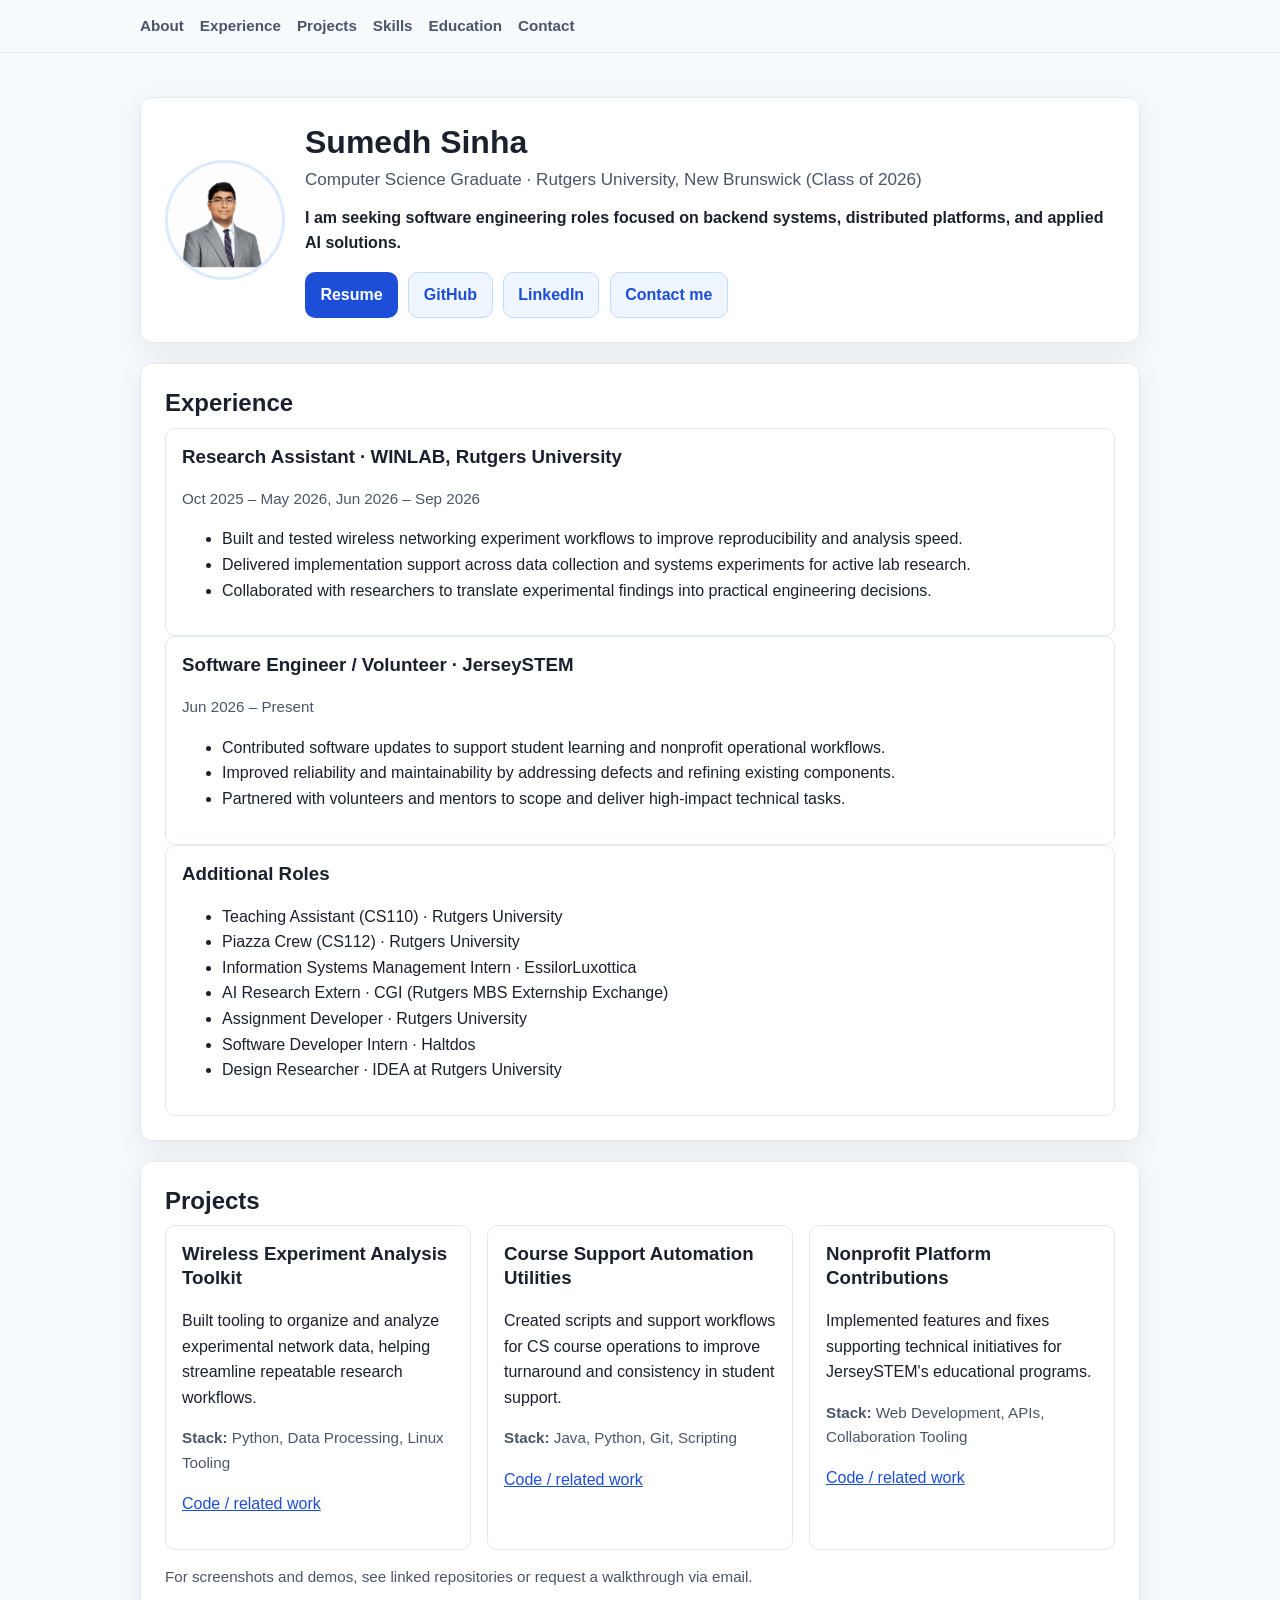
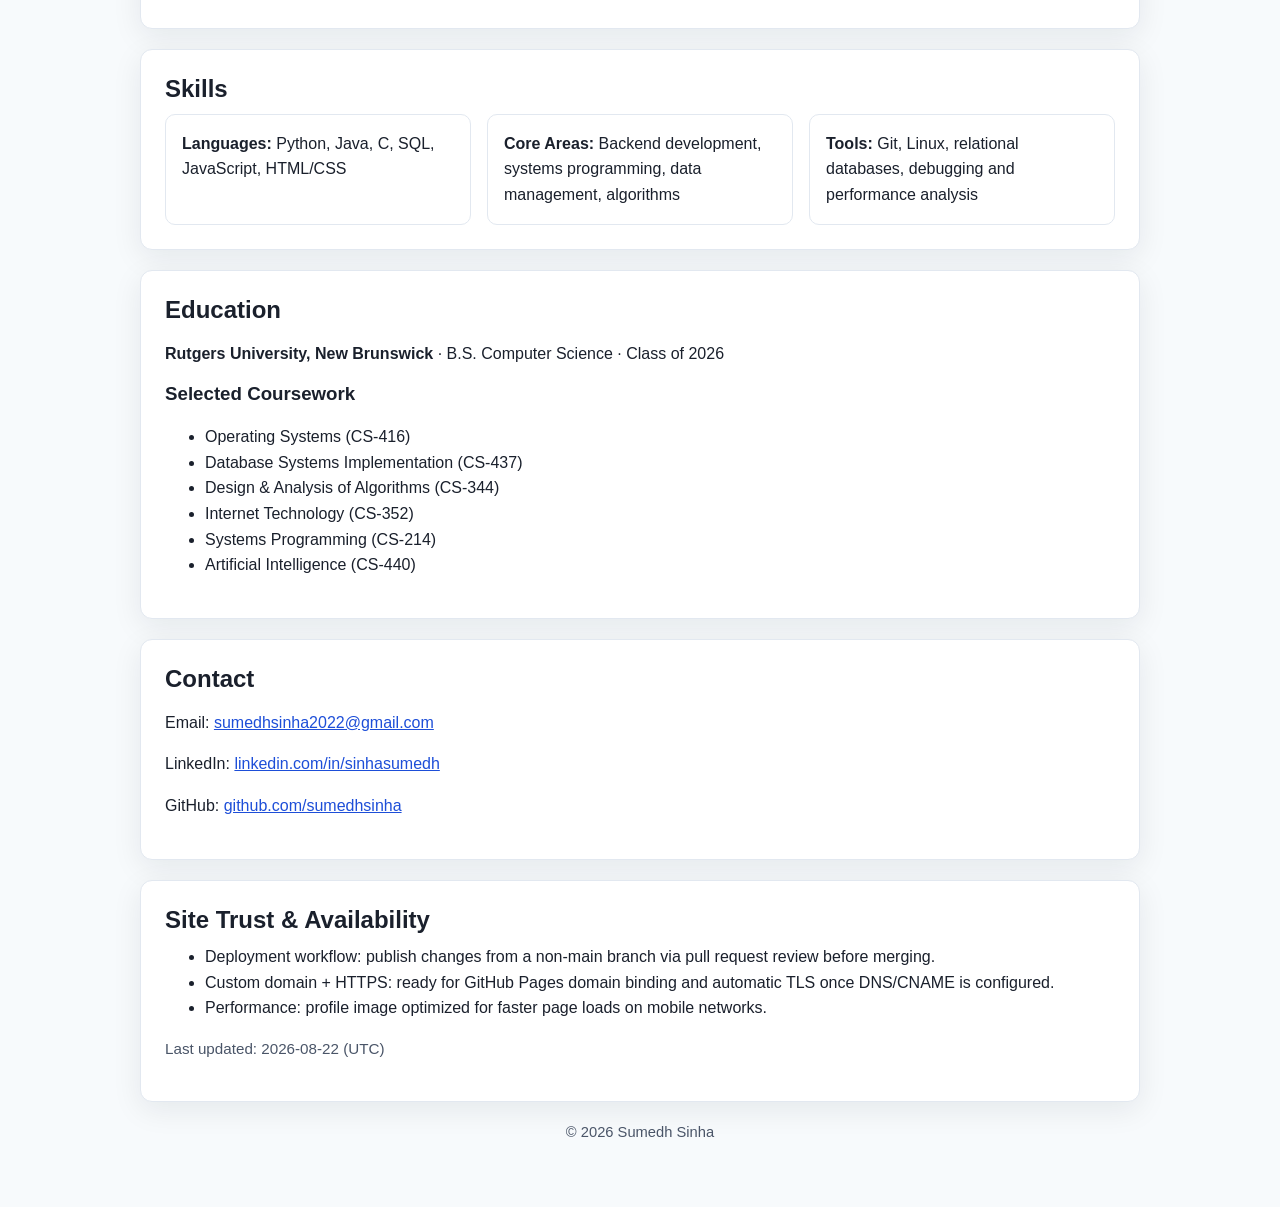
==== index.html @ 45d5d71a "Redesign personal site layout and styling Co-authored-by: sumedhsinha <86560122+sumedhsinha@users.no" ====
<!DOCTYPE html>
<html lang="en">
<head>
  <meta charset="UTF-8">
  <meta name="viewport" content="width=device-width, initial-scale=1">
  <title>Sumedh Sinha | Software Engineer & CS Graduate</title>
  <meta name="description" content="Sumedh Sinha is a computer science graduate focused on software engineering, systems, and applied AI. Explore experience, projects, and contact details.">
  <meta property="og:title" content="Sumedh Sinha | Software Engineer & CS Graduate">
  <meta property="og:description" content="Portfolio of Sumedh Sinha: experience, projects, skills, and contact information.">
  <meta property="og:type" content="website">
  <meta property="og:url" content="https://sumedhsinha.github.io/">
  <meta property="og:image" content="https://sumedhsinha.github.io/files/cropped_pic.png">
  <link rel="icon" type="image/png" href="/files/cropped_pic.png">
  <style>
    :root {
      --bg: #f7fafc;
      --surface: #ffffff;
      --text: #1a202c;
      --muted: #4a5568;
      --accent: #1d4ed8;
      --accent-strong: #1e40af;
      --border: #e2e8f0;
      --shadow: 0 8px 30px rgba(15, 23, 42, 0.08);
      --radius: 12px;
    }

    * { box-sizing: border-box; }

    body {
      margin: 0;
      font-family: Inter, -apple-system, BlinkMacSystemFont, "Segoe UI", Roboto, sans-serif;
      background: var(--bg);
      color: var(--text);
      line-height: 1.6;
    }

    a { color: var(--accent); }
    a:hover { color: var(--accent-strong); }

    .container {
      width: min(1000px, 92vw);
      margin: 0 auto;
      padding: 1.5rem 0 3rem;
    }

    .nav {
      position: sticky;
      top: 0;
      z-index: 10;
      background: rgba(247, 250, 252, 0.95);
      backdrop-filter: blur(8px);
      border-bottom: 1px solid var(--border);
    }

    .nav-inner {
      width: min(1000px, 92vw);
      margin: 0 auto;
      display: flex;
      gap: 1rem;
      flex-wrap: wrap;
      padding: 0.85rem 0;
    }

    .nav a {
      text-decoration: none;
      color: var(--muted);
      font-weight: 600;
      font-size: 0.95rem;
    }

    .hero,
    section {
      background: var(--surface);
      border: 1px solid var(--border);
      box-shadow: var(--shadow);
      border-radius: var(--radius);
      padding: 1.5rem;
      margin-top: 1.25rem;
    }

    .hero {
      display: grid;
      grid-template-columns: 120px 1fr;
      gap: 1.25rem;
      align-items: center;
    }

    .hero img {
      width: 120px;
      height: 120px;
      object-fit: cover;
      border-radius: 999px;
      border: 3px solid #dbeafe;
    }

    h1, h2, h3 { line-height: 1.25; margin-top: 0; }
    h1 { margin-bottom: 0.25rem; }
    h2 { margin-bottom: 0.6rem; }

    .subtitle {
      margin: 0;
      font-size: 1.07rem;
      color: var(--muted);
    }

    .value-prop {
      margin: 0.75rem 0 0;
      font-weight: 600;
    }

    .cta-row {
      display: flex;
      flex-wrap: wrap;
      gap: 0.65rem;
      margin-top: 1rem;
    }

    .btn {
      display: inline-block;
      text-decoration: none;
      padding: 0.58rem 0.9rem;
      border-radius: 10px;
      border: 1px solid transparent;
      font-weight: 600;
    }

    .btn.primary {
      color: #fff;
      background: var(--accent);
    }

    .btn.primary:hover,
    .btn.primary:focus-visible { background: var(--accent-strong); }

    .btn.secondary {
      color: var(--accent);
      background: #eff6ff;
      border-color: #bfdbfe;
    }

    .btn:focus-visible,
    .nav a:focus-visible,
    a:focus-visible {
      outline: 3px solid #93c5fd;
      outline-offset: 2px;
      border-radius: 6px;
    }

    .grid {
      display: grid;
      gap: 1rem;
      grid-template-columns: repeat(auto-fit, minmax(240px, 1fr));
    }

    .card {
      border: 1px solid var(--border);
      border-radius: 10px;
      padding: 1rem;
      background: #fff;
    }

    .meta {
      color: var(--muted);
      font-size: 0.95rem;
    }

    ul { margin-top: 0.5rem; }
    footer {
      text-align: center;
      color: var(--muted);
      font-size: 0.92rem;
      margin-top: 1.2rem;
    }

    @media (max-width: 700px) {
      .hero { grid-template-columns: 1fr; text-align: center; }
      .hero img { margin: 0 auto; }
      .cta-row { justify-content: center; }
    }
  </style>
  <script defer data-domain="sumedhsinha.github.io" src="https://plausible.io/js/script.file-downloads.outbound-links.js"></script>
</head>
<body>
  <nav class="nav" aria-label="Primary">
    <div class="nav-inner">
      <a href="#about">About</a>
      <a href="#experience">Experience</a>
      <a href="#projects">Projects</a>
      <a href="#skills">Skills</a>
      <a href="#education">Education</a>
      <a href="#contact">Contact</a>
    </div>
  </nav>

  <main class="container">
    <header class="hero" id="about">
      <img src="/files/cropped_pic.png" alt="Portrait of Sumedh Sinha" width="120" height="120" loading="eager">
      <div>
        <h1>Sumedh Sinha</h1>
        <p class="subtitle">Computer Science Graduate · Rutgers University, New Brunswick (Class of 2026)</p>
        <p class="value-prop">I am seeking software engineering roles focused on backend systems, distributed platforms, and applied AI solutions.</p>
        <div class="cta-row" role="group" aria-label="Primary links">
          <a class="btn primary" href="/files/Sumedh_Sinha_resume.pdf" target="_blank" rel="noopener">Resume</a>
          <a class="btn secondary" href="https://github.com/sumedhsinha" target="_blank" rel="noopener">GitHub</a>
          <a class="btn secondary" href="https://www.linkedin.com/in/sinhasumedh/" target="_blank" rel="noopener">LinkedIn</a>
          <a class="btn secondary" href="mailto:sumedhsinha2022@gmail.com">Contact me</a>
        </div>
      </div>
    </header>

    <section id="experience" aria-labelledby="experience-heading">
      <h2 id="experience-heading">Experience</h2>
      <article class="card">
        <h3>Research Assistant · WINLAB, Rutgers University</h3>
        <p class="meta">Oct 2025 – May 2026, Jun 2026 – Sep 2026</p>
        <ul>
          <li>Built and tested wireless networking experiment workflows to improve reproducibility and analysis speed.</li>
          <li>Delivered implementation support across data collection and systems experiments for active lab research.</li>
          <li>Collaborated with researchers to translate experimental findings into practical engineering decisions.</li>
        </ul>
      </article>
      <article class="card">
        <h3>Software Engineer / Volunteer · JerseySTEM</h3>
        <p class="meta">Jun 2026 – Present</p>
        <ul>
          <li>Contributed software updates to support student learning and nonprofit operational workflows.</li>
          <li>Improved reliability and maintainability by addressing defects and refining existing components.</li>
          <li>Partnered with volunteers and mentors to scope and deliver high-impact technical tasks.</li>
        </ul>
      </article>
      <article class="card">
        <h3>Additional Roles</h3>
        <ul>
          <li>Teaching Assistant (CS110) · Rutgers University</li>
          <li>Piazza Crew (CS112) · Rutgers University</li>
          <li>Information Systems Management Intern · EssilorLuxottica</li>
          <li>AI Research Extern · CGI (Rutgers MBS Externship Exchange)</li>
          <li>Assignment Developer · Rutgers University</li>
          <li>Software Developer Intern · Haltdos</li>
          <li>Design Researcher · IDEA at Rutgers University</li>
        </ul>
      </article>
    </section>

    <section id="projects" aria-labelledby="projects-heading">
      <h2 id="projects-heading">Projects</h2>
      <div class="grid">
        <article class="card">
          <h3>Wireless Experiment Analysis Toolkit</h3>
          <p>Built tooling to organize and analyze experimental network data, helping streamline repeatable research workflows.</p>
          <p class="meta"><strong>Stack:</strong> Python, Data Processing, Linux Tooling</p>
          <p><a href="https://github.com/sumedhsinha" target="_blank" rel="noopener">Code / related work</a></p>
        </article>
        <article class="card">
          <h3>Course Support Automation Utilities</h3>
          <p>Created scripts and support workflows for CS course operations to improve turnaround and consistency in student support.</p>
          <p class="meta"><strong>Stack:</strong> Java, Python, Git, Scripting</p>
          <p><a href="https://github.com/sumedhsinha" target="_blank" rel="noopener">Code / related work</a></p>
        </article>
        <article class="card">
          <h3>Nonprofit Platform Contributions</h3>
          <p>Implemented features and fixes supporting technical initiatives for JerseySTEM's educational programs.</p>
          <p class="meta"><strong>Stack:</strong> Web Development, APIs, Collaboration Tooling</p>
          <p><a href="https://github.com/sumedhsinha" target="_blank" rel="noopener">Code / related work</a></p>
        </article>
      </div>
      <p class="meta">For screenshots and demos, see linked repositories or request a walkthrough via email.</p>
    </section>

    <section id="skills" aria-labelledby="skills-heading">
      <h2 id="skills-heading">Skills</h2>
      <div class="grid">
        <div class="card"><strong>Languages:</strong> Python, Java, C, SQL, JavaScript, HTML/CSS</div>
        <div class="card"><strong>Core Areas:</strong> Backend development, systems programming, data management, algorithms</div>
        <div class="card"><strong>Tools:</strong> Git, Linux, relational databases, debugging and performance analysis</div>
      </div>
    </section>

    <section id="education" aria-labelledby="education-heading">
      <h2 id="education-heading">Education</h2>
      <p><strong>Rutgers University, New Brunswick</strong> · B.S. Computer Science · Class of 2026</p>
      <h3>Selected Coursework</h3>
      <ul>
        <li>Operating Systems (CS-416)</li>
        <li>Database Systems Implementation (CS-437)</li>
        <li>Design & Analysis of Algorithms (CS-344)</li>
        <li>Internet Technology (CS-352)</li>
        <li>Systems Programming (CS-214)</li>
        <li>Artificial Intelligence (CS-440)</li>
      </ul>
    </section>

    <section id="contact" aria-labelledby="contact-heading">
      <h2 id="contact-heading">Contact</h2>
      <p>Email: <a href="mailto:sumedhsinha2022@gmail.com">sumedhsinha2022@gmail.com</a></p>
      <p>LinkedIn: <a href="https://www.linkedin.com/in/sinhasumedh/" target="_blank" rel="noopener">linkedin.com/in/sinhasumedh</a></p>
      <p>GitHub: <a href="https://github.com/sumedhsinha" target="_blank" rel="noopener">github.com/sumedhsinha</a></p>
    </section>

    <section aria-labelledby="site-trust-heading">
      <h2 id="site-trust-heading">Site Trust & Availability</h2>
      <ul>
        <li>Deployment workflow: publish changes from a non-main branch via pull request review before merging.</li>
        <li>Custom domain + HTTPS: ready for GitHub Pages domain binding and automatic TLS once DNS/CNAME is configured.</li>
        <li>Performance: profile image optimized for faster page loads on mobile networks.</li>
      </ul>
      <p class="meta">Last updated: 2026-08-22 (UTC)</p>
    </section>

    <footer>
      <p>© 2026 Sumedh Sinha</p>
      <noscript>This site uses privacy-friendly analytics only when JavaScript is enabled.</noscript>
    </footer>
  </main>
</body>
</html>
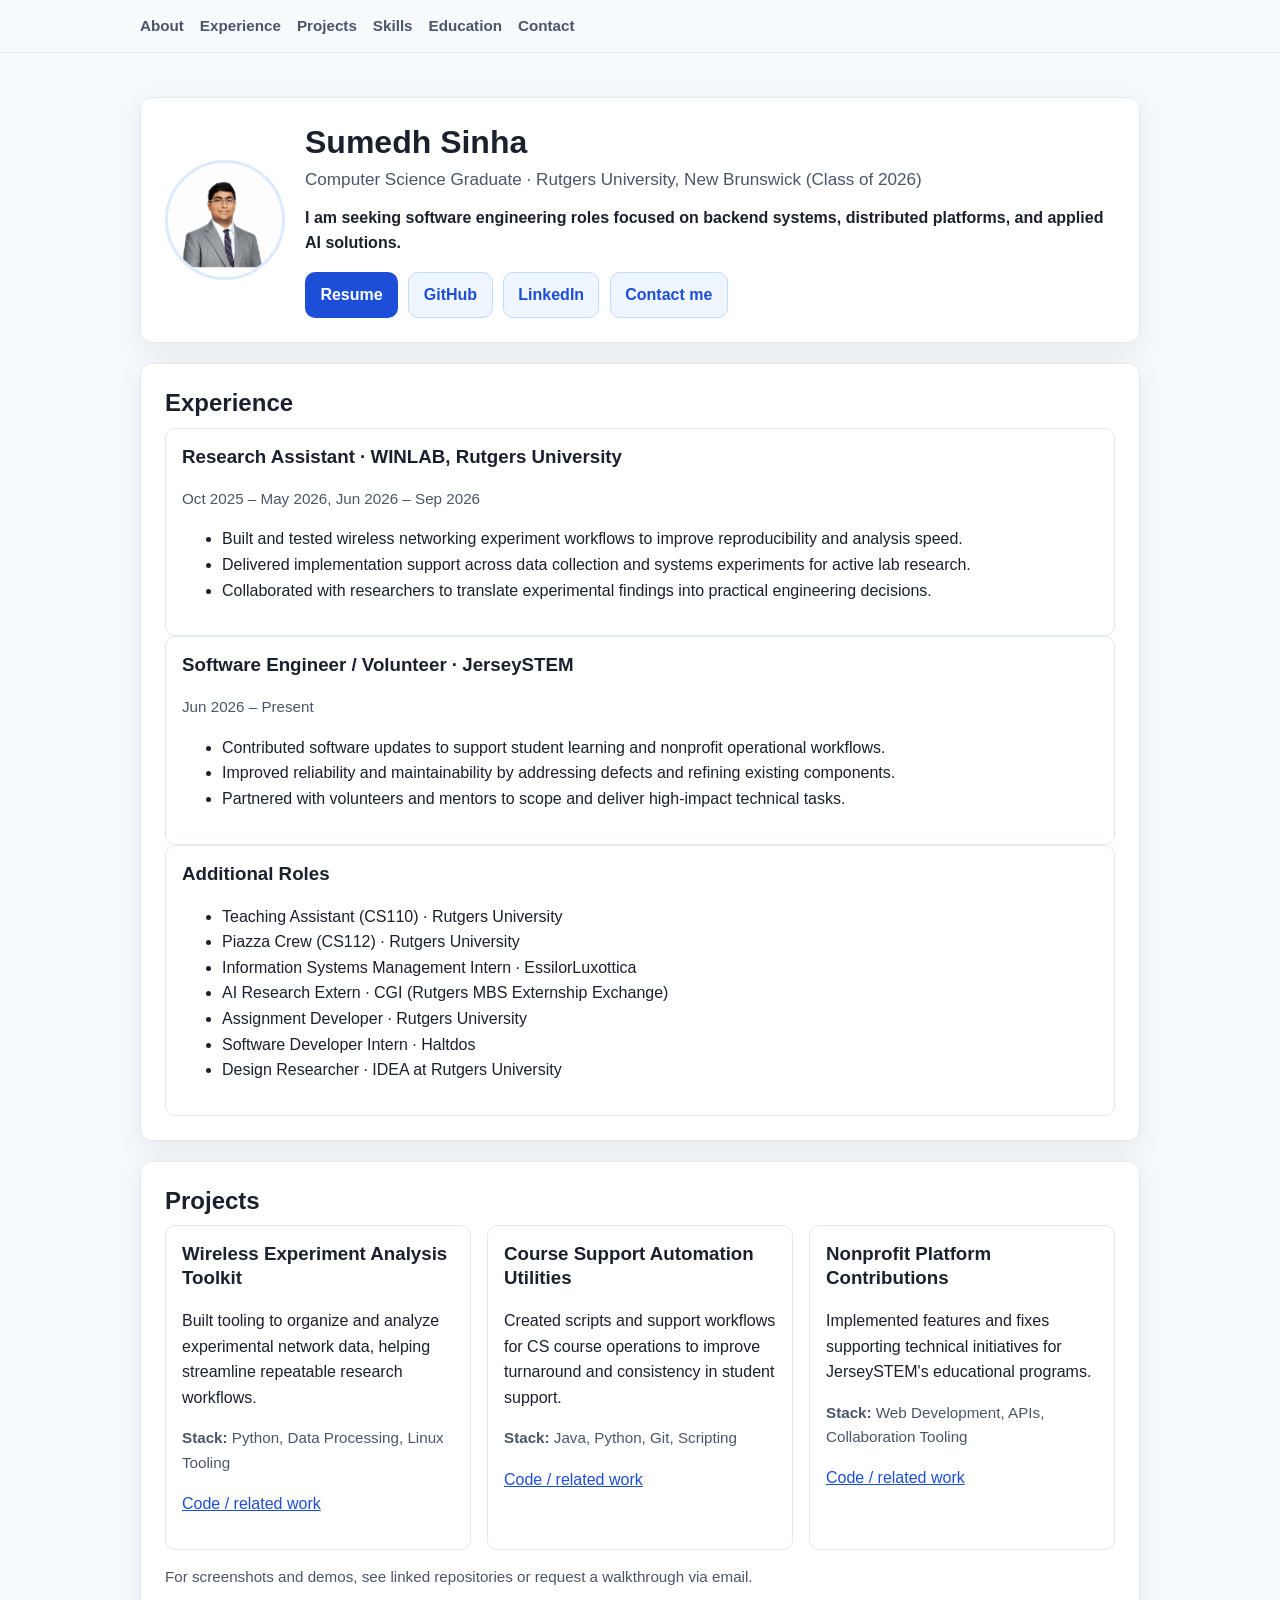
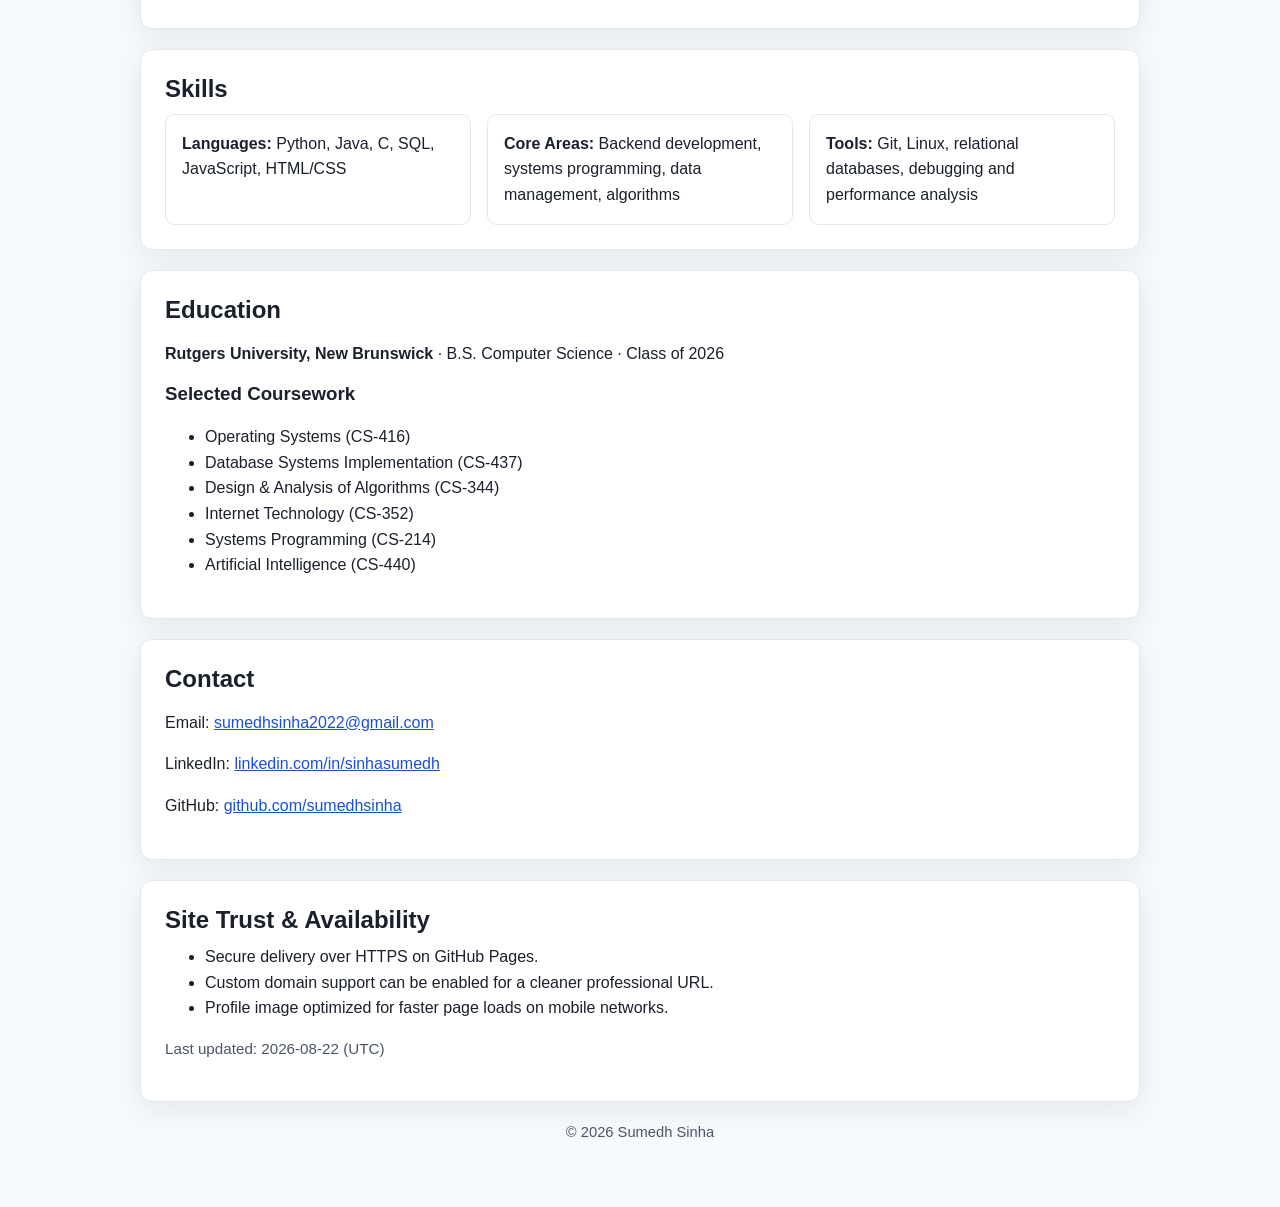
==== commit 53c183d3: "Refine project links and trust section content Co-authored-by: sumedhsinha <86560122+sumedhsinha@use" ====
--- a/index.html
+++ b/index.html
@@ -249,19 +249,19 @@
           <h3>Wireless Experiment Analysis Toolkit</h3>
           <p>Built tooling to organize and analyze experimental network data, helping streamline repeatable research workflows.</p>
           <p class="meta"><strong>Stack:</strong> Python, Data Processing, Linux Tooling</p>
-          <p><a href="https://github.com/sumedhsinha" target="_blank" rel="noopener">Code / related work</a></p>
+          <p><a href="https://github.com/sumedhsinha?tab=repositories&q=wireless&type=&language=&sort=" target="_blank" rel="noopener">Code / related work</a></p>
         </article>
         <article class="card">
           <h3>Course Support Automation Utilities</h3>
           <p>Created scripts and support workflows for CS course operations to improve turnaround and consistency in student support.</p>
           <p class="meta"><strong>Stack:</strong> Java, Python, Git, Scripting</p>
-          <p><a href="https://github.com/sumedhsinha" target="_blank" rel="noopener">Code / related work</a></p>
+          <p><a href="https://github.com/sumedhsinha?tab=repositories&q=course&type=&language=&sort=" target="_blank" rel="noopener">Code / related work</a></p>
         </article>
         <article class="card">
           <h3>Nonprofit Platform Contributions</h3>
           <p>Implemented features and fixes supporting technical initiatives for JerseySTEM's educational programs.</p>
           <p class="meta"><strong>Stack:</strong> Web Development, APIs, Collaboration Tooling</p>
-          <p><a href="https://github.com/sumedhsinha" target="_blank" rel="noopener">Code / related work</a></p>
+          <p><a href="https://github.com/sumedhsinha?tab=repositories&q=stem&type=&language=&sort=" target="_blank" rel="noopener">Code / related work</a></p>
         </article>
       </div>
       <p class="meta">For screenshots and demos, see linked repositories or request a walkthrough via email.</p>
@@ -300,9 +300,9 @@
     <section aria-labelledby="site-trust-heading">
       <h2 id="site-trust-heading">Site Trust & Availability</h2>
       <ul>
-        <li>Deployment workflow: publish changes from a non-main branch via pull request review before merging.</li>
-        <li>Custom domain + HTTPS: ready for GitHub Pages domain binding and automatic TLS once DNS/CNAME is configured.</li>
-        <li>Performance: profile image optimized for faster page loads on mobile networks.</li>
+        <li>Secure delivery over HTTPS on GitHub Pages.</li>
+        <li>Custom domain support can be enabled for a cleaner professional URL.</li>
+        <li>Profile image optimized for faster page loads on mobile networks.</li>
       </ul>
       <p class="meta">Last updated: 2026-08-22 (UTC)</p>
     </section>
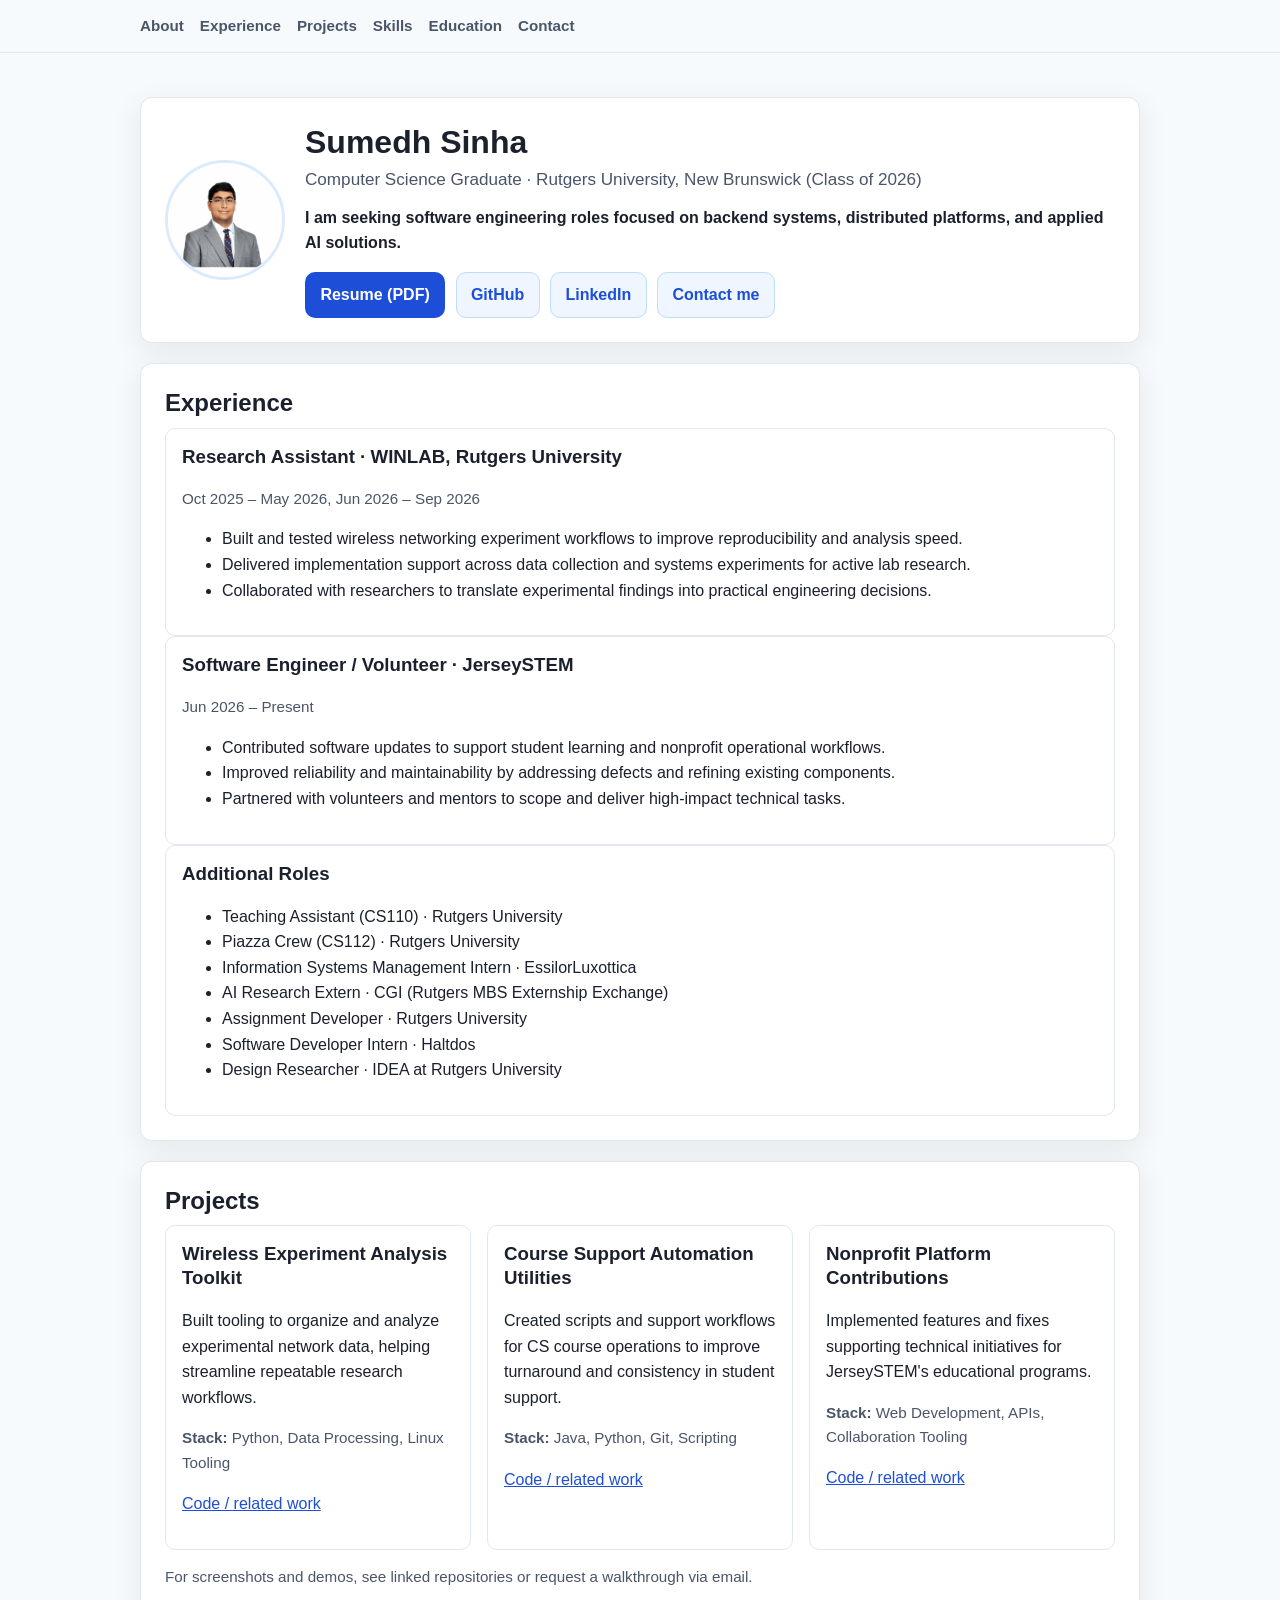
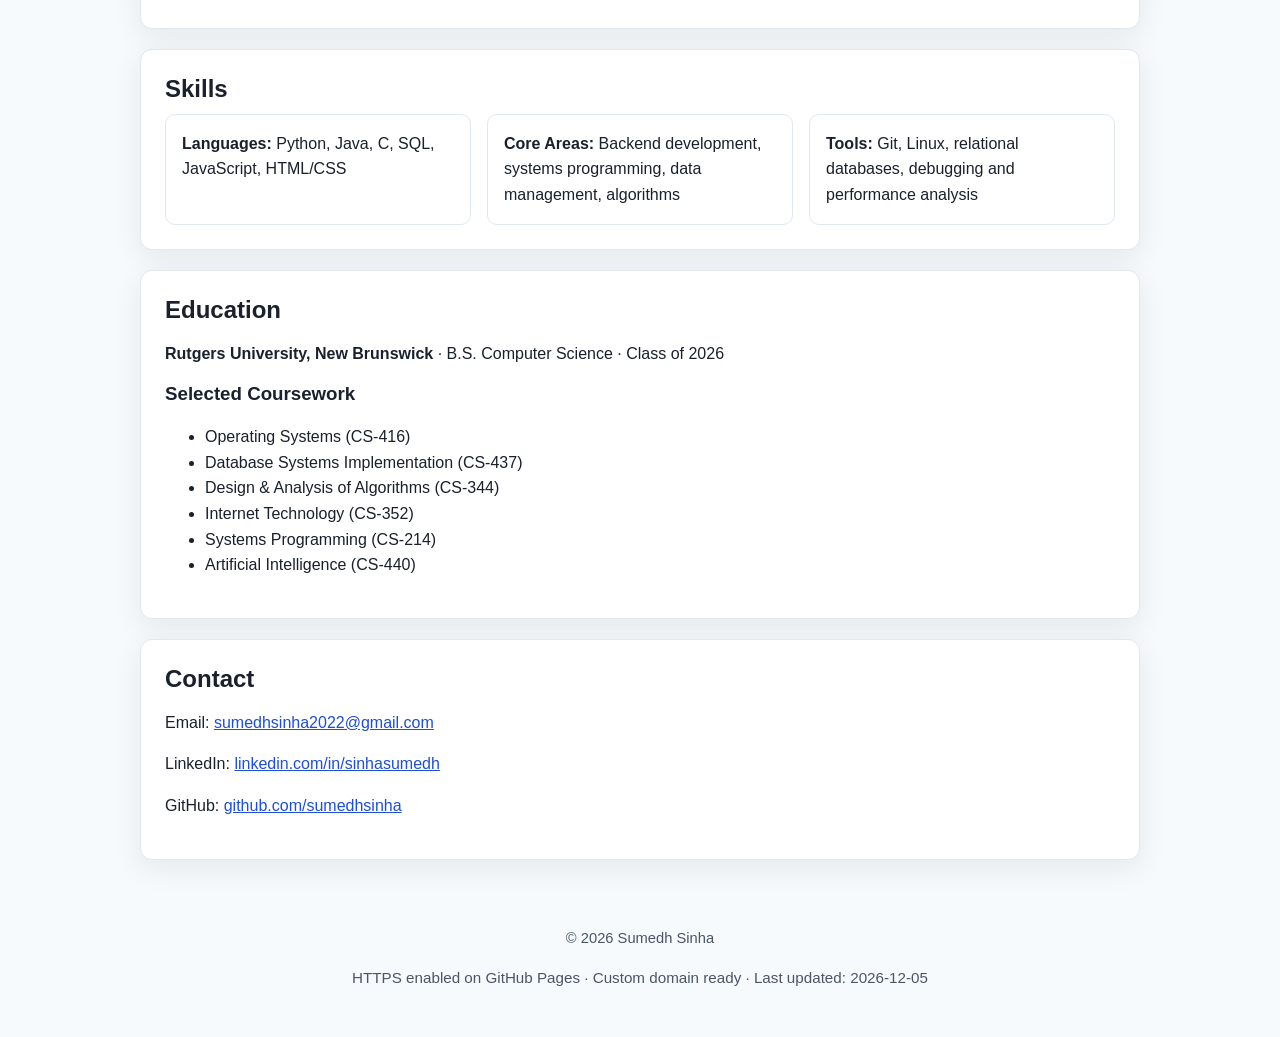
==== commit a19f0230: "Finalize accessibility and footer polish for redesigned site Co-authored-by: sumedhsinha <86560122+s" ====
--- a/index.html
+++ b/index.html
@@ -11,6 +11,7 @@
   <meta property="og:url" content="https://sumedhsinha.github.io/">
   <meta property="og:image" content="https://sumedhsinha.github.io/files/cropped_pic.png">
   <link rel="icon" type="image/png" href="/files/cropped_pic.png">
+  <!-- Optional analytics: self-host Plausible script with SRI and enable when needed. -->
   <style>
     :root {
       --bg: #f7fafc;
@@ -68,6 +69,11 @@
       font-size: 0.95rem;
     }
 
+    .nav a:hover,
+    .nav a:focus-visible {
+      color: var(--accent);
+    }
+
     .hero,
     section {
       background: var(--surface);
@@ -172,13 +178,18 @@
       margin-top: 1.2rem;
     }
 
+    .footer-wrap {
+      width: min(1000px, 92vw);
+      margin: 0 auto;
+      padding: 0 0 2rem;
+    }
+
     @media (max-width: 700px) {
       .hero { grid-template-columns: 1fr; text-align: center; }
       .hero img { margin: 0 auto; }
       .cta-row { justify-content: center; }
     }
   </style>
-  <script defer data-domain="sumedhsinha.github.io" src="https://plausible.io/js/script.file-downloads.outbound-links.js"></script>
 </head>
 <body>
   <nav class="nav" aria-label="Primary">
@@ -199,10 +210,10 @@
         <h1>Sumedh Sinha</h1>
         <p class="subtitle">Computer Science Graduate · Rutgers University, New Brunswick (Class of 2026)</p>
         <p class="value-prop">I am seeking software engineering roles focused on backend systems, distributed platforms, and applied AI solutions.</p>
-        <div class="cta-row" role="group" aria-label="Primary links">
-          <a class="btn primary" href="/files/Sumedh_Sinha_resume.pdf" target="_blank" rel="noopener">Resume</a>
-          <a class="btn secondary" href="https://github.com/sumedhsinha" target="_blank" rel="noopener">GitHub</a>
-          <a class="btn secondary" href="https://www.linkedin.com/in/sinhasumedh/" target="_blank" rel="noopener">LinkedIn</a>
+        <div class="cta-row" aria-label="Primary links">
+          <a class="btn primary" href="/files/Sumedh_Sinha_resume.pdf" target="_blank" rel="noopener" aria-label="Resume (opens PDF in new tab)">Resume (PDF)</a>
+          <a class="btn secondary" href="https://github.com/sumedhsinha" target="_blank" rel="noopener" aria-label="GitHub (opens in new tab)">GitHub</a>
+          <a class="btn secondary" href="https://www.linkedin.com/in/sinhasumedh/" target="_blank" rel="noopener" aria-label="LinkedIn (opens in new tab)">LinkedIn</a>
           <a class="btn secondary" href="mailto:sumedhsinha2022@gmail.com">Contact me</a>
         </div>
       </div>
@@ -297,20 +308,18 @@
       <p>GitHub: <a href="https://github.com/sumedhsinha" target="_blank" rel="noopener">github.com/sumedhsinha</a></p>
     </section>
 
-    <section aria-labelledby="site-trust-heading">
-      <h2 id="site-trust-heading">Site Trust & Availability</h2>
-      <ul>
-        <li>Secure delivery over HTTPS on GitHub Pages.</li>
-        <li>Custom domain support can be enabled for a cleaner professional URL.</li>
-        <li>Profile image optimized for faster page loads on mobile networks.</li>
-      </ul>
-      <p class="meta">Last updated: 2026-08-22 (UTC)</p>
-    </section>
-
-    <footer>
+  </main>
+  <footer>
+    <div class="footer-wrap">
       <p>© 2026 Sumedh Sinha</p>
-      <noscript>This site uses privacy-friendly analytics only when JavaScript is enabled.</noscript>
-    </footer>
-  </main>
+      <p class="meta">HTTPS enabled on GitHub Pages · Custom domain ready · Last updated: <span id="last-updated">recently</span></p>
+    </div>
+  </footer>
+  <script>
+    const updated = new Date(document.lastModified);
+    if (!Number.isNaN(updated.getTime())) {
+      document.getElementById('last-updated').textContent = updated.toISOString().slice(0, 10);
+    }
+  </script>
 </body>
 </html>
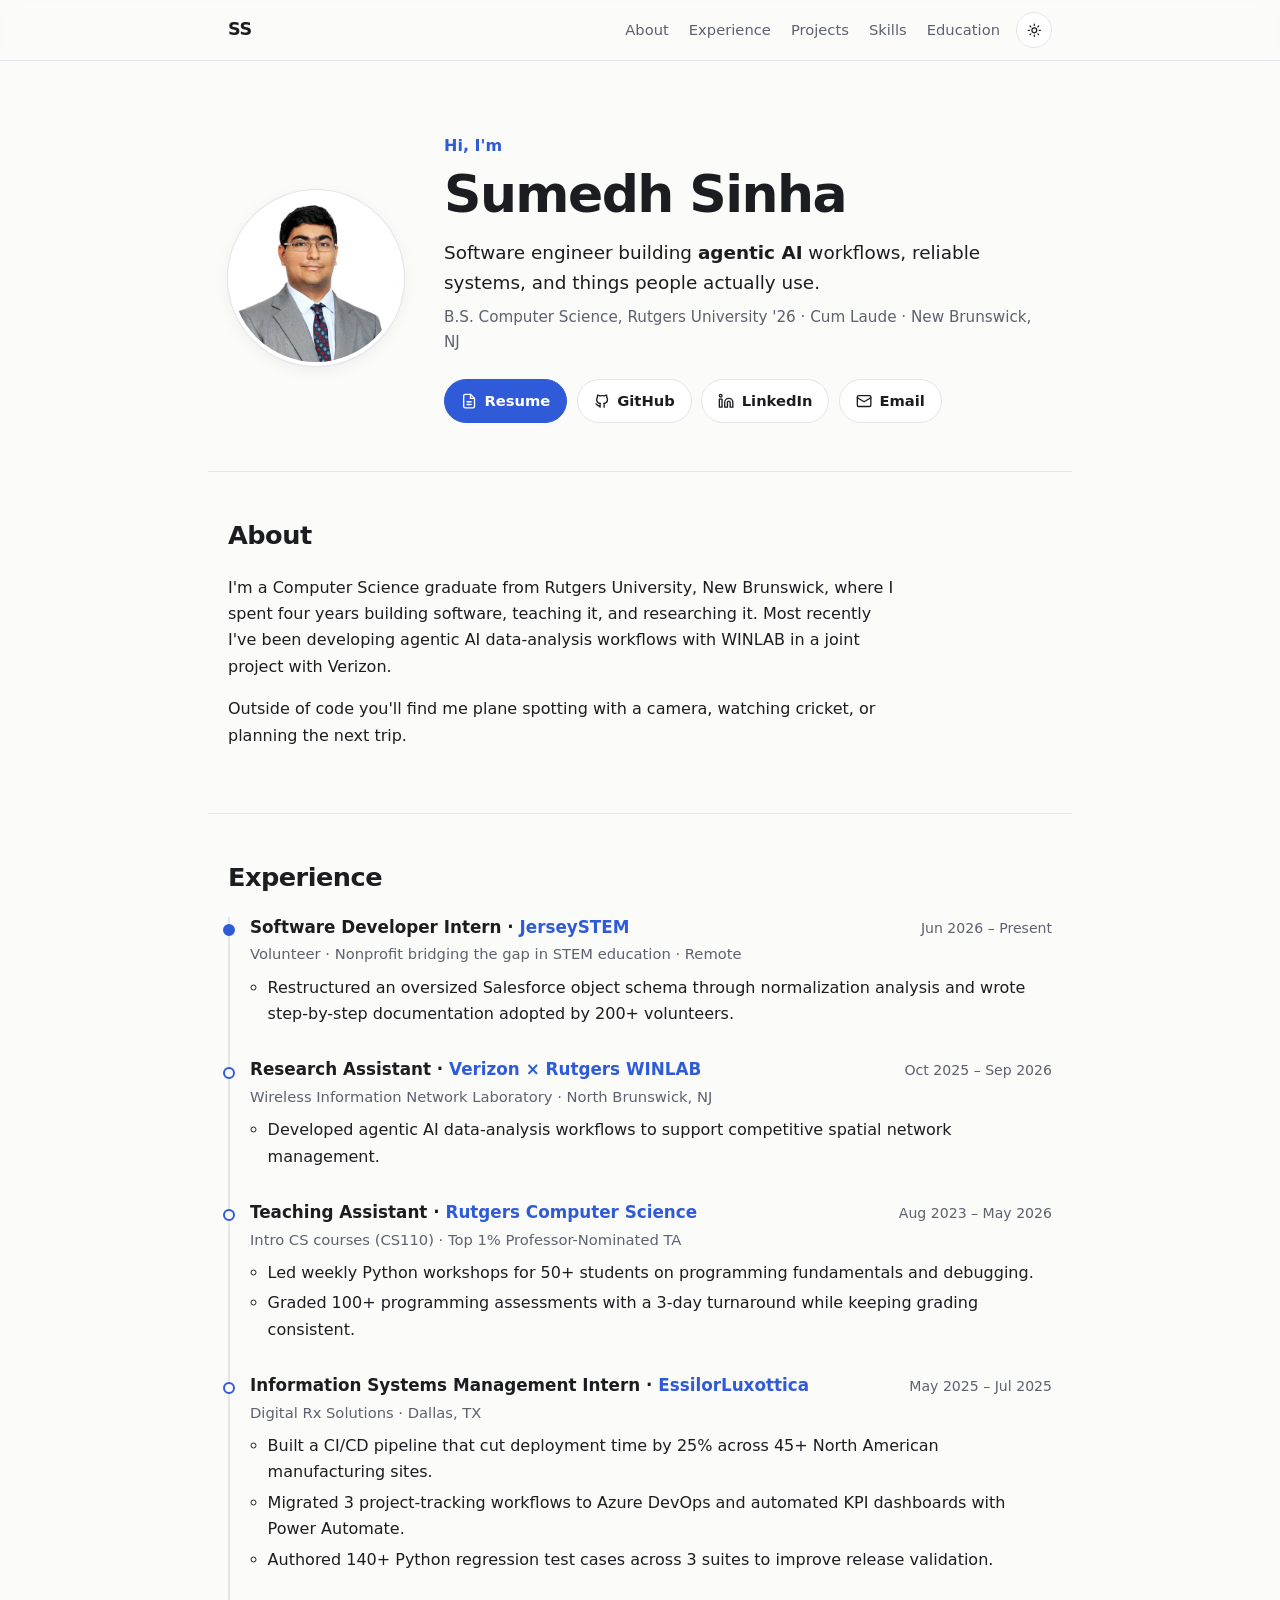
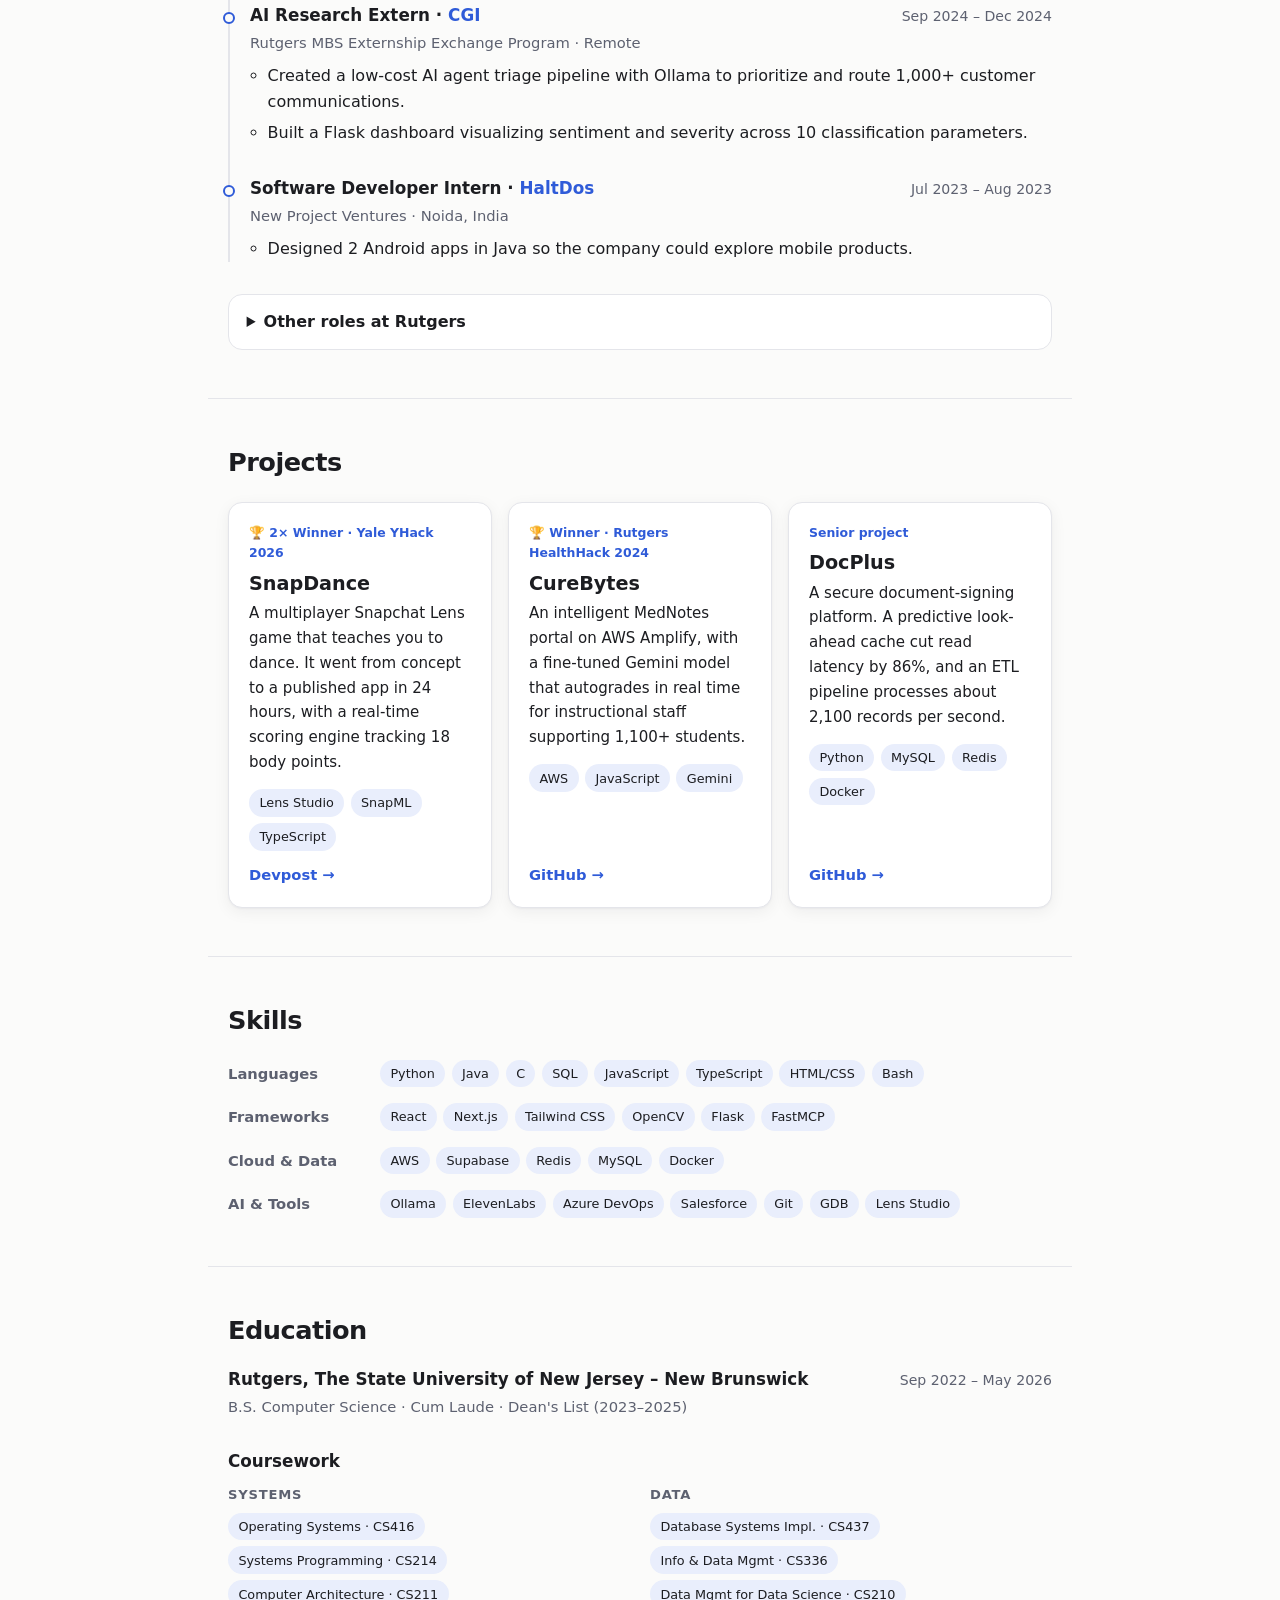
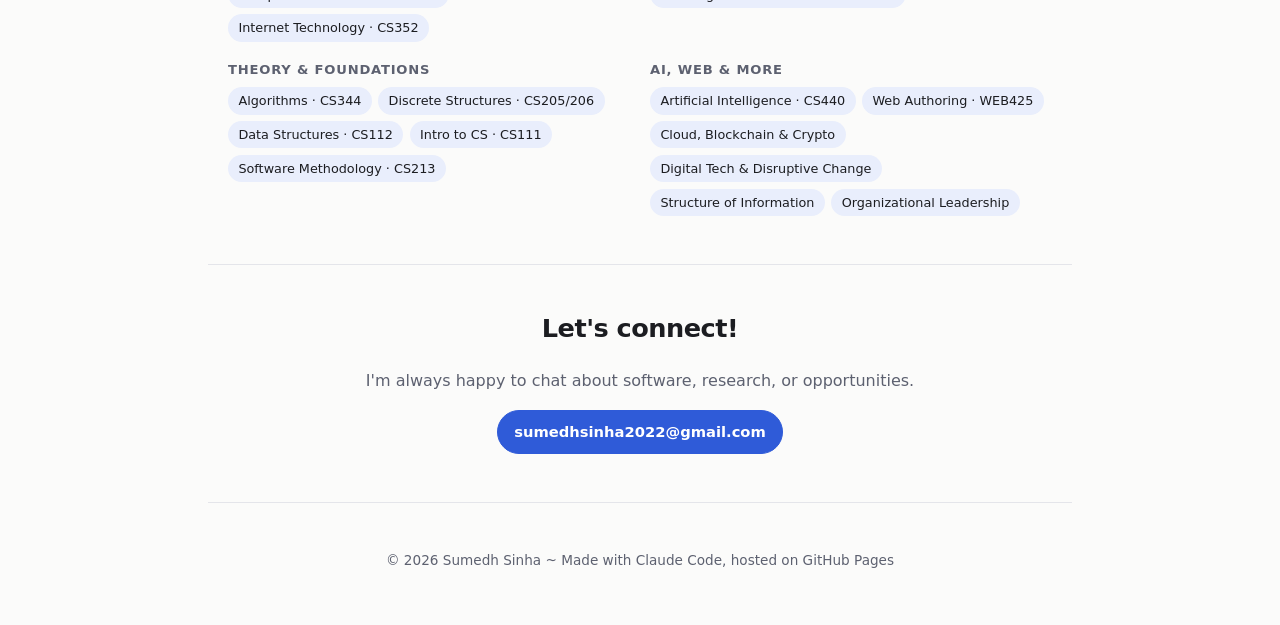
==== commit 98395adb: "Modernize site; keep old page under legacy/ - New root index.html + style.css: nav, experience timel" ====
--- a/index.html
+++ b/index.html
@@ -1,325 +1,278 @@
 <!DOCTYPE html>
 <html lang="en">
 <head>
-  <meta charset="UTF-8">
-  <meta name="viewport" content="width=device-width, initial-scale=1">
-  <title>Sumedh Sinha | Software Engineer & CS Graduate</title>
-  <meta name="description" content="Sumedh Sinha is a computer science graduate focused on software engineering, systems, and applied AI. Explore experience, projects, and contact details.">
-  <meta property="og:title" content="Sumedh Sinha | Software Engineer & CS Graduate">
-  <meta property="og:description" content="Portfolio of Sumedh Sinha: experience, projects, skills, and contact information.">
-  <meta property="og:type" content="website">
-  <meta property="og:url" content="https://sumedhsinha.github.io/">
-  <meta property="og:image" content="https://sumedhsinha.github.io/files/cropped_pic.png">
-  <link rel="icon" type="image/png" href="/files/cropped_pic.png">
-  <!-- Optional analytics: self-host Plausible script with SRI and enable when needed. -->
-  <style>
-    :root {
-      --bg: #f7fafc;
-      --surface: #ffffff;
-      --text: #1a202c;
-      --muted: #4a5568;
-      --accent: #1d4ed8;
-      --accent-strong: #1e40af;
-      --border: #e2e8f0;
-      --shadow: 0 8px 30px rgba(15, 23, 42, 0.08);
-      --radius: 12px;
-    }
-
-    * { box-sizing: border-box; }
-
-    body {
-      margin: 0;
-      font-family: Inter, -apple-system, BlinkMacSystemFont, "Segoe UI", Roboto, sans-serif;
-      background: var(--bg);
-      color: var(--text);
-      line-height: 1.6;
-    }
-
-    a { color: var(--accent); }
-    a:hover { color: var(--accent-strong); }
-
-    .container {
-      width: min(1000px, 92vw);
-      margin: 0 auto;
-      padding: 1.5rem 0 3rem;
-    }
-
-    .nav {
-      position: sticky;
-      top: 0;
-      z-index: 10;
-      background: rgba(247, 250, 252, 0.95);
-      backdrop-filter: blur(8px);
-      border-bottom: 1px solid var(--border);
-    }
-
-    .nav-inner {
-      width: min(1000px, 92vw);
-      margin: 0 auto;
-      display: flex;
-      gap: 1rem;
-      flex-wrap: wrap;
-      padding: 0.85rem 0;
-    }
-
-    .nav a {
-      text-decoration: none;
-      color: var(--muted);
-      font-weight: 600;
-      font-size: 0.95rem;
-    }
-
-    .nav a:hover,
-    .nav a:focus-visible {
-      color: var(--accent);
-    }
-
-    .hero,
-    section {
-      background: var(--surface);
-      border: 1px solid var(--border);
-      box-shadow: var(--shadow);
-      border-radius: var(--radius);
-      padding: 1.5rem;
-      margin-top: 1.25rem;
-    }
-
-    .hero {
-      display: grid;
-      grid-template-columns: 120px 1fr;
-      gap: 1.25rem;
-      align-items: center;
-    }
-
-    .hero img {
-      width: 120px;
-      height: 120px;
-      object-fit: cover;
-      border-radius: 999px;
-      border: 3px solid #dbeafe;
-    }
-
-    h1, h2, h3 { line-height: 1.25; margin-top: 0; }
-    h1 { margin-bottom: 0.25rem; }
-    h2 { margin-bottom: 0.6rem; }
-
-    .subtitle {
-      margin: 0;
-      font-size: 1.07rem;
-      color: var(--muted);
-    }
-
-    .value-prop {
-      margin: 0.75rem 0 0;
-      font-weight: 600;
-    }
-
-    .cta-row {
-      display: flex;
-      flex-wrap: wrap;
-      gap: 0.65rem;
-      margin-top: 1rem;
-    }
-
-    .btn {
-      display: inline-block;
-      text-decoration: none;
-      padding: 0.58rem 0.9rem;
-      border-radius: 10px;
-      border: 1px solid transparent;
-      font-weight: 600;
-    }
-
-    .btn.primary {
-      color: #fff;
-      background: var(--accent);
-    }
-
-    .btn.primary:hover,
-    .btn.primary:focus-visible { background: var(--accent-strong); }
-
-    .btn.secondary {
-      color: var(--accent);
-      background: #eff6ff;
-      border-color: #bfdbfe;
-    }
-
-    .btn:focus-visible,
-    .nav a:focus-visible,
-    a:focus-visible {
-      outline: 3px solid #93c5fd;
-      outline-offset: 2px;
-      border-radius: 6px;
-    }
-
-    .grid {
-      display: grid;
-      gap: 1rem;
-      grid-template-columns: repeat(auto-fit, minmax(240px, 1fr));
-    }
-
-    .card {
-      border: 1px solid var(--border);
-      border-radius: 10px;
-      padding: 1rem;
-      background: #fff;
-    }
-
-    .meta {
-      color: var(--muted);
-      font-size: 0.95rem;
-    }
-
-    ul { margin-top: 0.5rem; }
-    footer {
-      text-align: center;
-      color: var(--muted);
-      font-size: 0.92rem;
-      margin-top: 1.2rem;
-    }
-
-    .footer-wrap {
-      width: min(1000px, 92vw);
-      margin: 0 auto;
-      padding: 0 0 2rem;
-    }
-
-    @media (max-width: 700px) {
-      .hero { grid-template-columns: 1fr; text-align: center; }
-      .hero img { margin: 0 auto; }
-      .cta-row { justify-content: center; }
-    }
-  </style>
+<meta charset="utf-8">
+<meta name="viewport" content="width=device-width, initial-scale=1">
+<title>Sumedh Sinha · Software Engineer</title>
+<meta name="description" content="Sumedh Sinha is a software engineer and Rutgers CS graduate (Cum Laude, 2026) working on agentic AI, systems, and full-stack development.">
+<meta name="color-scheme" content="light dark">
+<link rel="icon" href="files/profile.jpg">
+
+<meta property="og:type" content="website">
+<meta property="og:title" content="Sumedh Sinha · Software Engineer">
+<meta property="og:description" content="Rutgers CS '26. Agentic AI research at WINLAB, 2x hackathon winner, and builder of things.">
+<meta property="og:url" content="https://sumedhsinha.github.io/">
+<meta property="og:image" content="https://sumedhsinha.github.io/files/profile.jpg">
+<meta name="twitter:card" content="summary">
+
+<link rel="stylesheet" href="style.css">
+<script>
+    // Apply saved theme before paint to avoid a flash
+    try { const t = localStorage.getItem("theme"); if (t) document.documentElement.dataset.theme = t; } catch (e) {}
+</script>
 </head>
 <body>
-  <nav class="nav" aria-label="Primary">
-    <div class="nav-inner">
-      <a href="#about">About</a>
-      <a href="#experience">Experience</a>
-      <a href="#projects">Projects</a>
-      <a href="#skills">Skills</a>
-      <a href="#education">Education</a>
-      <a href="#contact">Contact</a>
-    </div>
-  </nav>
-
-  <main class="container">
-    <header class="hero" id="about">
-      <img src="/files/cropped_pic.png" alt="Portrait of Sumedh Sinha" width="120" height="120" loading="eager">
-      <div>
-        <h1>Sumedh Sinha</h1>
-        <p class="subtitle">Computer Science Graduate · Rutgers University, New Brunswick (Class of 2026)</p>
-        <p class="value-prop">I am seeking software engineering roles focused on backend systems, distributed platforms, and applied AI solutions.</p>
-        <div class="cta-row" aria-label="Primary links">
-          <a class="btn primary" href="/files/Sumedh_Sinha_resume.pdf" target="_blank" rel="noopener" aria-label="Resume (opens PDF in new tab)">Resume (PDF)</a>
-          <a class="btn secondary" href="https://github.com/sumedhsinha" target="_blank" rel="noopener" aria-label="GitHub (opens in new tab)">GitHub</a>
-          <a class="btn secondary" href="https://www.linkedin.com/in/sinhasumedh/" target="_blank" rel="noopener" aria-label="LinkedIn (opens in new tab)">LinkedIn</a>
-          <a class="btn secondary" href="mailto:sumedhsinha2022@gmail.com">Contact me</a>
-        </div>
-      </div>
-    </header>
-
-    <section id="experience" aria-labelledby="experience-heading">
-      <h2 id="experience-heading">Experience</h2>
-      <article class="card">
-        <h3>Research Assistant · WINLAB, Rutgers University</h3>
-        <p class="meta">Oct 2025 – May 2026, Jun 2026 – Sep 2026</p>
-        <ul>
-          <li>Built and tested wireless networking experiment workflows to improve reproducibility and analysis speed.</li>
-          <li>Delivered implementation support across data collection and systems experiments for active lab research.</li>
-          <li>Collaborated with researchers to translate experimental findings into practical engineering decisions.</li>
+
+<a class="skip-link" href="#main">Skip to content</a>
+
+<header class="site-nav">
+    <nav class="container nav-inner" aria-label="Primary">
+        <a class="brand" href="#top">SS</a>
+        <ul class="nav-links">
+            <li><a href="#about">About</a></li>
+            <li><a href="#experience">Experience</a></li>
+            <li><a href="#projects">Projects</a></li>
+            <li><a href="#skills">Skills</a></li>
+            <li><a href="#education">Education</a></li>
         </ul>
-      </article>
-      <article class="card">
-        <h3>Software Engineer / Volunteer · JerseySTEM</h3>
-        <p class="meta">Jun 2026 – Present</p>
-        <ul>
-          <li>Contributed software updates to support student learning and nonprofit operational workflows.</li>
-          <li>Improved reliability and maintainability by addressing defects and refining existing components.</li>
-          <li>Partnered with volunteers and mentors to scope and deliver high-impact technical tasks.</li>
-        </ul>
-      </article>
-      <article class="card">
-        <h3>Additional Roles</h3>
-        <ul>
-          <li>Teaching Assistant (CS110) · Rutgers University</li>
-          <li>Piazza Crew (CS112) · Rutgers University</li>
-          <li>Information Systems Management Intern · EssilorLuxottica</li>
-          <li>AI Research Extern · CGI (Rutgers MBS Externship Exchange)</li>
-          <li>Assignment Developer · Rutgers University</li>
-          <li>Software Developer Intern · Haltdos</li>
-          <li>Design Researcher · IDEA at Rutgers University</li>
-        </ul>
-      </article>
-    </section>
-
-    <section id="projects" aria-labelledby="projects-heading">
-      <h2 id="projects-heading">Projects</h2>
-      <div class="grid">
-        <article class="card">
-          <h3>Wireless Experiment Analysis Toolkit</h3>
-          <p>Built tooling to organize and analyze experimental network data, helping streamline repeatable research workflows.</p>
-          <p class="meta"><strong>Stack:</strong> Python, Data Processing, Linux Tooling</p>
-          <p><a href="https://github.com/sumedhsinha?tab=repositories&q=wireless&type=&language=&sort=" target="_blank" rel="noopener">Code / related work</a></p>
-        </article>
-        <article class="card">
-          <h3>Course Support Automation Utilities</h3>
-          <p>Created scripts and support workflows for CS course operations to improve turnaround and consistency in student support.</p>
-          <p class="meta"><strong>Stack:</strong> Java, Python, Git, Scripting</p>
-          <p><a href="https://github.com/sumedhsinha?tab=repositories&q=course&type=&language=&sort=" target="_blank" rel="noopener">Code / related work</a></p>
-        </article>
-        <article class="card">
-          <h3>Nonprofit Platform Contributions</h3>
-          <p>Implemented features and fixes supporting technical initiatives for JerseySTEM's educational programs.</p>
-          <p class="meta"><strong>Stack:</strong> Web Development, APIs, Collaboration Tooling</p>
-          <p><a href="https://github.com/sumedhsinha?tab=repositories&q=stem&type=&language=&sort=" target="_blank" rel="noopener">Code / related work</a></p>
-        </article>
-      </div>
-      <p class="meta">For screenshots and demos, see linked repositories or request a walkthrough via email.</p>
-    </section>
-
-    <section id="skills" aria-labelledby="skills-heading">
-      <h2 id="skills-heading">Skills</h2>
-      <div class="grid">
-        <div class="card"><strong>Languages:</strong> Python, Java, C, SQL, JavaScript, HTML/CSS</div>
-        <div class="card"><strong>Core Areas:</strong> Backend development, systems programming, data management, algorithms</div>
-        <div class="card"><strong>Tools:</strong> Git, Linux, relational databases, debugging and performance analysis</div>
-      </div>
-    </section>
-
-    <section id="education" aria-labelledby="education-heading">
-      <h2 id="education-heading">Education</h2>
-      <p><strong>Rutgers University, New Brunswick</strong> · B.S. Computer Science · Class of 2026</p>
-      <h3>Selected Coursework</h3>
-      <ul>
-        <li>Operating Systems (CS-416)</li>
-        <li>Database Systems Implementation (CS-437)</li>
-        <li>Design & Analysis of Algorithms (CS-344)</li>
-        <li>Internet Technology (CS-352)</li>
-        <li>Systems Programming (CS-214)</li>
-        <li>Artificial Intelligence (CS-440)</li>
-      </ul>
-    </section>
-
-    <section id="contact" aria-labelledby="contact-heading">
-      <h2 id="contact-heading">Contact</h2>
-      <p>Email: <a href="mailto:sumedhsinha2022@gmail.com">sumedhsinha2022@gmail.com</a></p>
-      <p>LinkedIn: <a href="https://www.linkedin.com/in/sinhasumedh/" target="_blank" rel="noopener">linkedin.com/in/sinhasumedh</a></p>
-      <p>GitHub: <a href="https://github.com/sumedhsinha" target="_blank" rel="noopener">github.com/sumedhsinha</a></p>
-    </section>
-
-  </main>
-  <footer>
-    <div class="footer-wrap">
-      <p>© 2026 Sumedh Sinha</p>
-      <p class="meta">HTTPS enabled on GitHub Pages · Custom domain ready · Last updated: <span id="last-updated">recently</span></p>
-    </div>
-  </footer>
-  <script>
-    const updated = new Date(document.lastModified);
-    if (!Number.isNaN(updated.getTime())) {
-      document.getElementById('last-updated').textContent = updated.toISOString().slice(0, 10);
-    }
-  </script>
+        <button class="theme-toggle" type="button" aria-label="Toggle dark mode">
+            <svg class="icon-sun" viewBox="0 0 24 24" aria-hidden="true"><circle cx="12" cy="12" r="4"/><path d="M12 2v2M12 20v2M4.9 4.9l1.4 1.4M17.7 17.7l1.4 1.4M2 12h2M20 12h2M4.9 19.1l1.4-1.4M17.7 6.3l1.4-1.4"/></svg>
+            <svg class="icon-moon" viewBox="0 0 24 24" aria-hidden="true"><path d="M21 12.8A9 9 0 1 1 11.2 3a7 7 0 0 0 9.8 9.8z"/></svg>
+        </button>
+    </nav>
+</header>
+
+<main id="main">
+
+    <!-- ===== Hero ===== -->
+    <section class="hero container" id="top">
+        <picture class="hero-photo">
+            <source srcset="files/profile.webp" type="image/webp">
+            <img src="files/profile.jpg" width="480" height="480" alt="Portrait of Sumedh Sinha">
+        </picture>
+        <div class="hero-text">
+            <p class="eyebrow">Hi, I'm</p>
+            <h1>Sumedh Sinha</h1>
+            <!-- TODO: tweak this one-liner to match the roles you're targeting -->
+            <p class="tagline">Software engineer building <strong>agentic AI</strong> workflows, reliable systems, and things people actually use.</p>
+            <p class="meta">B.S. Computer Science, Rutgers University '26 · Cum Laude · New Brunswick, NJ</p>
+            <div class="actions">
+                <a class="btn btn-primary" href="files/Sumedh_Sinha_resume.pdf" target="_blank" rel="noopener">
+                    <svg viewBox="0 0 24 24" aria-hidden="true"><path d="M14 2H6a2 2 0 0 0-2 2v16a2 2 0 0 0 2 2h12a2 2 0 0 0 2-2V8z"/><path d="M14 2v6h6M9 13h6M9 17h6"/></svg>
+                    Resume
+                </a>
+                <a class="btn" href="https://github.com/sumedhsinha">
+                    <svg viewBox="0 0 24 24" aria-hidden="true"><path d="M9 19c-4.3 1.4-4.3-2.5-6-3m12 5v-3.5c0-1 .1-1.4-.5-2 2.8-.3 5.5-1.4 5.5-6a4.6 4.6 0 0 0-1.3-3.2 4.2 4.2 0 0 0-.1-3.2s-1.1-.3-3.5 1.3a12.3 12.3 0 0 0-6.2 0C6.5 2.8 5.4 3.1 5.4 3.1a4.2 4.2 0 0 0-.1 3.2A4.6 4.6 0 0 0 4 9.5c0 4.6 2.7 5.7 5.5 6-.6.6-.6 1.2-.5 2V21"/></svg>
+                    GitHub
+                </a>
+                <a class="btn" href="https://www.linkedin.com/in/sinhasumedh/">
+                    <svg viewBox="0 0 24 24" aria-hidden="true"><path d="M16 8a6 6 0 0 1 6 6v7h-4v-7a2 2 0 0 0-4 0v7h-4v-7a6 6 0 0 1 6-6zM2 9h4v12H2z"/><circle cx="4" cy="4" r="2"/></svg>
+                    LinkedIn
+                </a>
+                <a class="btn" href="mailto:sumedhsinha2022@gmail.com">
+                    <svg viewBox="0 0 24 24" aria-hidden="true"><rect x="2" y="4" width="20" height="16" rx="2"/><path d="m22 7-10 6L2 7"/></svg>
+                    Email
+                </a>
+            </div>
+        </div>
+    </section>
+
+    <!-- ===== About ===== -->
+    <section class="section container" id="about">
+        <h2>About</h2>
+        <!-- TODO: write this in your own voice. 3–4 sentences: what you do, what you care about, what you're looking for. -->
+        <p>
+            I'm a Computer Science graduate from Rutgers University, New Brunswick, where I spent four years
+            building software, teaching it, and researching it. Most recently I've been developing agentic AI
+            data-analysis workflows with WINLAB in a joint project with Verizon.
+        </p>
+        <p>
+            Outside of code you'll find me plane spotting with a camera, watching cricket, or planning the next trip.
+            <!-- TODO: add what you're looking for, e.g. "I'm currently looking for full-time software engineering roles." -->
+        </p>
+    </section>
+
+    <!-- ===== Experience ===== -->
+    <section class="section container" id="experience">
+        <h2>Experience</h2>
+        <ol class="timeline">
+            <li class="tl-item">
+                <div class="tl-head">
+                    <h3>Software Developer Intern · <span>JerseySTEM</span></h3>
+                    <span class="tl-date">Jun 2026 – Present</span>
+                </div>
+                <p class="tl-sub">Volunteer · Nonprofit bridging the gap in STEM education · Remote</p>
+                <ul>
+                    <li>Restructured an oversized Salesforce object schema through normalization analysis and wrote step-by-step documentation adopted by 200+ volunteers.</li>
+                </ul>
+            </li>
+            <li class="tl-item">
+                <div class="tl-head">
+                    <h3>Research Assistant · <span>Verizon × Rutgers WINLAB</span></h3>
+                    <span class="tl-date">Oct 2025 – Sep 2026</span>
+                </div>
+                <p class="tl-sub">Wireless Information Network Laboratory · North Brunswick, NJ</p>
+                <ul>
+                    <li>Developed agentic AI data-analysis workflows to support competitive spatial network management.</li>
+                    <!-- TODO: add 1–2 more concrete outcomes (tools used, scale, results) -->
+                </ul>
+            </li>
+            <li class="tl-item">
+                <div class="tl-head">
+                    <h3>Teaching Assistant · <span>Rutgers Computer Science</span></h3>
+                    <span class="tl-date">Aug 2023 – May 2026</span>
+                </div>
+                <p class="tl-sub">Intro CS courses (CS110) · Top 1% Professor-Nominated TA</p>
+                <ul>
+                    <li>Led weekly Python workshops for 50+ students on programming fundamentals and debugging.</li>
+                    <li>Graded 100+ programming assessments with a 3-day turnaround while keeping grading consistent.</li>
+                </ul>
+            </li>
+            <li class="tl-item">
+                <div class="tl-head">
+                    <h3>Information Systems Management Intern · <span>EssilorLuxottica</span></h3>
+                    <span class="tl-date">May 2025 – Jul 2025</span>
+                </div>
+                <p class="tl-sub">Digital Rx Solutions · Dallas, TX</p>
+                <ul>
+                    <li>Built a CI/CD pipeline that cut deployment time by 25% across 45+ North American manufacturing sites.</li>
+                    <li>Migrated 3 project-tracking workflows to Azure DevOps and automated KPI dashboards with Power Automate.</li>
+                    <li>Authored 140+ Python regression test cases across 3 suites to improve release validation.</li>
+                </ul>
+            </li>
+            <li class="tl-item">
+                <div class="tl-head">
+                    <h3>AI Research Extern · <span>CGI</span></h3>
+                    <span class="tl-date">Sep 2024 – Dec 2024</span>
+                </div>
+                <p class="tl-sub">Rutgers MBS Externship Exchange Program · Remote</p>
+                <ul>
+                    <li>Created a low-cost AI agent triage pipeline with Ollama to prioritize and route 1,000+ customer communications.</li>
+                    <li>Built a Flask dashboard visualizing sentiment and severity across 10 classification parameters.</li>
+                </ul>
+            </li>
+            <li class="tl-item">
+                <div class="tl-head">
+                    <h3>Software Developer Intern · <span>HaltDos</span></h3>
+                    <span class="tl-date">Jul 2023 – Aug 2023</span>
+                </div>
+                <p class="tl-sub">New Project Ventures · Noida, India</p>
+                <ul>
+                    <li>Designed 2 Android apps in Java so the company could explore mobile products.</li>
+                </ul>
+            </li>
+        </ol>
+
+        <details class="more">
+            <summary>Other roles at Rutgers</summary>
+            <!-- TODO: add dates for these -->
+            <ul>
+                <li><strong>Piazza Crew</strong>, Data Structures (CS112)</li>
+                <li><strong>Assignment Developer</strong>, Assignment Guru Program, Dept. of Computer Science</li>
+                <li><strong>Design Researcher</strong>, IDEA at Rutgers</li>
+                <li><strong>Technology Chair</strong>, Rutgers USACS (2023–2024)</li>
+                <li><strong>Ambassador</strong>, SAS Admitted Students Day (2024)</li>
+            </ul>
+        </details>
+    </section>
+
+    <!-- ===== Projects ===== -->
+    <section class="section container" id="projects">
+        <h2>Projects</h2>
+        <div class="cards">
+            <article class="card">
+                <p class="badge">🏆 2× Winner · Yale YHack 2026</p>
+                <h3>SnapDance</h3>
+                <p>A multiplayer Snapchat Lens game that teaches you to dance. It went from concept to a published app in 24 hours, with a real-time scoring engine tracking 18 body points.</p>
+                <ul class="tags"><li>Lens Studio</li><li>SnapML</li><li>TypeScript</li></ul>
+                <a class="card-link" href="https://devpost.com/software/snapdance">Devpost →</a>
+            </article>
+            <article class="card">
+                <p class="badge">🏆 Winner · Rutgers HealthHack 2024</p>
+                <h3>CureBytes</h3>
+                <p>An intelligent MedNotes portal on AWS Amplify, with a fine-tuned Gemini model that autogrades in real time for instructional staff supporting 1,100+ students.</p>
+                <ul class="tags"><li>AWS</li><li>JavaScript</li><li>Gemini</li></ul>
+                <a class="card-link" href="https://github.com/sumedhsinha/health-hack-2024">GitHub →</a>
+            </article>
+            <article class="card">
+                <p class="badge">Senior project</p>
+                <h3>DocPlus</h3>
+                <p>A secure document-signing platform. A predictive look-ahead cache cut read latency by 86%, and an ETL pipeline processes about 2,100 records per second.</p>
+                <ul class="tags"><li>Python</li><li>MySQL</li><li>Redis</li><li>Docker</li></ul>
+                <a class="card-link" href="https://github.com/sumedhsinha/DocPlus">GitHub →</a>
+            </article>
+            <!-- TODO: add 1–3 more, e.g. uhax (UHACCS 2026), Newsdeck (Android), CS416 OS projects, nexhacks.
+                 Copy an <article class="card"> block above. A screenshot/GIF per card helps a lot:
+                 <img class="card-img" src="files/snapdance.webp" alt="..." loading="lazy"> -->
+        </div>
+    </section>
+
+    <!-- ===== Skills ===== -->
+    <section class="section container" id="skills">
+        <h2>Skills</h2>
+        <dl class="skills">
+            <div><dt>Languages</dt><dd><ul class="tags"><li>Python</li><li>Java</li><li>C</li><li>SQL</li><li>JavaScript</li><li>TypeScript</li><li>HTML/CSS</li><li>Bash</li></ul></dd></div>
+            <div><dt>Frameworks</dt><dd><ul class="tags"><li>React</li><li>Next.js</li><li>Tailwind CSS</li><li>OpenCV</li><li>Flask</li><li>FastMCP</li></ul></dd></div>
+            <div><dt>Cloud &amp; Data</dt><dd><ul class="tags"><li>AWS</li><li>Supabase</li><li>Redis</li><li>MySQL</li><li>Docker</li></ul></dd></div>
+            <div><dt>AI &amp; Tools</dt><dd><ul class="tags"><li>Ollama</li><li>ElevenLabs</li><li>Azure DevOps</li><li>Salesforce</li><li>Git</li><li>GDB</li><li>Lens Studio</li></ul></dd></div>
+        </dl>
+    </section>
+
+    <!-- ===== Education ===== -->
+    <section class="section container" id="education">
+        <h2>Education</h2>
+        <div class="edu">
+            <div class="tl-head">
+                <h3>Rutgers, The State University of New Jersey – New Brunswick</h3>
+                <span class="tl-date">Sep 2022 – May 2026</span>
+            </div>
+            <p class="tl-sub">B.S. Computer Science · Cum Laude · Dean's List (2023–2025)</p>
+        </div>
+
+        <h3 class="sub-h">Coursework</h3>
+        <div class="courses">
+            <div>
+                <h4>Systems</h4>
+                <ul class="tags"><li>Operating Systems · CS416</li><li>Systems Programming · CS214</li><li>Computer Architecture · CS211</li><li>Internet Technology · CS352</li></ul>
+            </div>
+            <div>
+                <h4>Data</h4>
+                <ul class="tags"><li>Database Systems Impl. · CS437</li><li>Info &amp; Data Mgmt · CS336</li><li>Data Mgmt for Data Science · CS210</li></ul>
+            </div>
+            <div>
+                <h4>Theory &amp; Foundations</h4>
+                <ul class="tags"><li>Algorithms · CS344</li><li>Discrete Structures · CS205/206</li><li>Data Structures · CS112</li><li>Intro to CS · CS111</li><li>Software Methodology · CS213</li></ul>
+            </div>
+            <div>
+                <h4>AI, Web &amp; More</h4>
+                <ul class="tags"><li>Artificial Intelligence · CS440</li><li>Web Authoring · WEB425</li><li>Cloud, Blockchain &amp; Crypto</li><li>Digital Tech &amp; Disruptive Change</li><li>Structure of Information</li><li>Organizational Leadership</li></ul>
+            </div>
+        </div>
+    </section>
+
+    <!-- ===== Contact ===== -->
+    <section class="section container contact" id="contact">
+        <h2>Let's connect!</h2>
+        <p>I'm always happy to chat about software, research, or opportunities.</p>
+        <a class="btn btn-primary" href="mailto:sumedhsinha2022@gmail.com">sumedhsinha2022@gmail.com</a>
+    </section>
+
+</main>
+
+<footer class="container footer">
+    <p>© <span id="year">2026</span> Sumedh Sinha ~ Made with Claude Code, hosted on GitHub Pages</p>
+</footer>
+
+<script>
+    document.getElementById("year").textContent = new Date().getFullYear();
+    document.querySelector(".theme-toggle").addEventListener("click", () => {
+        const root = document.documentElement;
+        const dark = root.dataset.theme
+            ? root.dataset.theme === "dark"
+            : matchMedia("(prefers-color-scheme: dark)").matches;
+        root.dataset.theme = dark ? "light" : "dark";
+        try { localStorage.setItem("theme", root.dataset.theme); } catch (e) {}
+    });
+</script>
 </body>
 </html>
--- a/style.css
+++ b/style.css
@@ -0,0 +1,189 @@
+/* ===== Tokens ===== */
+:root {
+    --bg: #fbfbfa;
+    --surface: #ffffff;
+    --text: #1c1d21;
+    --muted: #5d6170;
+    --border: #e4e5ea;
+    --accent: #2f5bd8;
+    --accent-soft: #e9eefc;
+    --radius: 14px;
+    --shadow: 0 1px 2px rgb(16 24 40 / 0.04), 0 4px 16px rgb(16 24 40 / 0.06);
+    --font: "Inter", system-ui, -apple-system, "Segoe UI", Roboto, sans-serif;
+    color-scheme: light;
+}
+
+@media (prefers-color-scheme: dark) {
+    :root:not([data-theme="light"]) {
+        --bg: #0f1115;
+        --surface: #171a21;
+        --text: #e8e9ee;
+        --muted: #9a9fae;
+        --border: #262a34;
+        --accent: #7c9cff;
+        --accent-soft: #1d2540;
+        --shadow: none;
+        color-scheme: dark;
+    }
+}
+:root[data-theme="dark"] {
+    --bg: #0f1115;
+    --surface: #171a21;
+    --text: #e8e9ee;
+    --muted: #9a9fae;
+    --border: #262a34;
+    --accent: #7c9cff;
+    --accent-soft: #1d2540;
+    --shadow: none;
+    color-scheme: dark;
+}
+
+/* ===== Base ===== */
+*, *::before, *::after { box-sizing: border-box; }
+html { scroll-behavior: smooth; scroll-padding-top: 4.5rem; }
+body {
+    margin: 0;
+    background: var(--bg);
+    color: var(--text);
+    font: 16px/1.65 var(--font);
+    -webkit-font-smoothing: antialiased;
+}
+img { max-width: 100%; height: auto; display: block; }
+a { color: var(--accent); text-decoration-thickness: 1px; text-underline-offset: 3px; }
+h1, h2, h3, h4 { line-height: 1.2; margin: 0; }
+svg { width: 1.1em; height: 1.1em; fill: none; stroke: currentColor; stroke-width: 2; stroke-linecap: round; stroke-linejoin: round; flex-shrink: 0; }
+
+.container { width: 100%; max-width: 54rem; margin-inline: auto; padding-inline: 1.25rem; }
+
+.skip-link { position: absolute; left: -999px; top: 0.5rem; background: var(--accent); color: #fff; padding: 0.5rem 1rem; border-radius: 8px; z-index: 100; }
+.skip-link:focus { left: 0.5rem; }
+:focus-visible { outline: 2px solid var(--accent); outline-offset: 3px; border-radius: 4px; }
+
+/* ===== Nav ===== */
+.site-nav {
+    position: sticky; top: 0; z-index: 10;
+    background: color-mix(in srgb, var(--bg) 82%, transparent);
+    backdrop-filter: saturate(160%) blur(10px);
+    border-bottom: 1px solid var(--border);
+}
+.nav-inner { display: flex; align-items: center; gap: 1rem; height: 3.75rem; }
+.brand { font-weight: 800; letter-spacing: -0.02em; color: var(--text); text-decoration: none; font-size: 1.1rem; }
+.nav-links { display: flex; gap: 1.25rem; list-style: none; margin: 0 0 0 auto; padding: 0; }
+.nav-links a { color: var(--muted); text-decoration: none; font-size: 0.92rem; font-weight: 500; }
+.nav-links a:hover { color: var(--text); }
+.theme-toggle {
+    display: grid; place-items: center; width: 2.25rem; height: 2.25rem;
+    border: 1px solid var(--border); border-radius: 50%; background: var(--surface); color: var(--text); cursor: pointer;
+}
+.icon-moon { display: none; }
+:root[data-theme="dark"] .icon-sun { display: none; }
+:root[data-theme="dark"] .icon-moon { display: block; }
+@media (prefers-color-scheme: dark) {
+    :root:not([data-theme="light"]) .icon-sun { display: none; }
+    :root:not([data-theme="light"]) .icon-moon { display: block; }
+}
+
+/* ===== Hero ===== */
+.hero { display: flex; align-items: center; gap: 2.5rem; padding-block: 4.5rem 3rem; }
+.hero-photo img {
+    width: 11rem; height: 11rem; border-radius: 50%; object-fit: cover;
+    border: 4px solid var(--surface); box-shadow: 0 0 0 1px var(--border), var(--shadow);
+    background: #fff;
+}
+.eyebrow { margin: 0 0 0.25rem; color: var(--accent); font-weight: 600; }
+.hero h1 { font-size: clamp(2.25rem, 6vw, 3.25rem); letter-spacing: -0.03em; font-weight: 800; }
+.tagline { font-size: 1.15rem; margin: 0.75rem 0 0.4rem; max-width: 36rem; }
+.meta { color: var(--muted); margin: 0 0 1.5rem; font-size: 0.95rem; }
+
+.actions { display: flex; flex-wrap: wrap; gap: 0.6rem; }
+.btn {
+    display: inline-flex; align-items: center; gap: 0.45rem;
+    padding: 0.55rem 1rem; border-radius: 999px;
+    border: 1px solid var(--border); background: var(--surface); color: var(--text);
+    font-weight: 600; font-size: 0.92rem; text-decoration: none;
+    transition: transform 0.15s ease, border-color 0.15s ease;
+}
+.btn:hover { transform: translateY(-1px); border-color: var(--accent); }
+.btn-primary { background: var(--accent); border-color: var(--accent); color: #fff; }
+:root[data-theme="dark"] .btn-primary { color: #0f1115; }
+@media (prefers-color-scheme: dark) { :root:not([data-theme="light"]) .btn-primary { color: #0f1115; } }
+
+/* ===== Sections ===== */
+.section { padding-block: 3rem; border-top: 1px solid var(--border); }
+.section > h2 { font-size: 1.6rem; letter-spacing: -0.02em; margin-bottom: 1.5rem; }
+.section p { max-width: 42rem; }
+
+/* ===== Timeline ===== */
+.timeline { list-style: none; margin: 0; padding: 0 0 0 1.25rem; border-left: 2px solid var(--border); }
+.tl-item { position: relative; padding-bottom: 1.75rem; }
+.tl-item:last-child { padding-bottom: 0; }
+.tl-item::before {
+    content: ""; position: absolute; left: calc(-1.25rem - 7px); top: 0.45rem;
+    width: 12px; height: 12px; border-radius: 50%;
+    background: var(--bg); border: 2px solid var(--accent);
+}
+.tl-item:first-child::before { background: var(--accent); }
+.tl-head { display: flex; justify-content: space-between; align-items: baseline; gap: 0.25rem 1rem; flex-wrap: wrap; }
+.tl-head h3 { font-size: 1.05rem; font-weight: 700; }
+.tl-head h3 span { color: var(--accent); }
+.tl-date { color: var(--muted); font-size: 0.88rem; font-variant-numeric: tabular-nums; white-space: nowrap; }
+.tl-sub { color: var(--muted); font-size: 0.92rem; margin: 0.15rem 0 0.5rem; }
+.tl-item ul { margin: 0; padding-left: 1.1rem; }
+.tl-item li { margin-bottom: 0.25rem; }
+
+.more { margin-top: 2rem; border: 1px solid var(--border); border-radius: var(--radius); padding: 0.85rem 1.1rem; background: var(--surface); }
+.more summary { cursor: pointer; font-weight: 600; }
+.more ul { margin: 0.75rem 0 0.25rem; padding-left: 1.1rem; }
+
+/* ===== Projects ===== */
+.cards { display: grid; grid-template-columns: repeat(auto-fill, minmax(15rem, 1fr)); gap: 1rem; }
+.card {
+    display: flex; flex-direction: column;
+    background: var(--surface); border: 1px solid var(--border); border-radius: var(--radius);
+    padding: 1.25rem; box-shadow: var(--shadow);
+    transition: transform 0.2s ease, border-color 0.2s ease;
+}
+.card:hover { transform: translateY(-3px); border-color: var(--accent); }
+.card h3 { font-size: 1.2rem; margin-bottom: 0.4rem; }
+.card p { font-size: 0.94rem; margin: 0 0 0.9rem; }
+.card .badge { font-size: 0.78rem; font-weight: 600; color: var(--accent); margin-bottom: 0.5rem; }
+.card-img { border-radius: 10px; margin: -0.25rem 0 1rem; aspect-ratio: 16 / 9; object-fit: cover; }
+.card-link { margin-top: auto; padding-top: 0.75rem; font-weight: 600; font-size: 0.92rem; text-decoration: none; }
+
+/* ===== Tags ===== */
+.tags { display: flex; flex-wrap: wrap; gap: 0.4rem; list-style: none; margin: 0; padding: 0; }
+.tags li {
+    font-size: 0.8rem; font-weight: 500; padding: 0.2rem 0.65rem; border-radius: 999px;
+    background: var(--accent-soft); color: var(--text);
+}
+
+/* ===== Skills ===== */
+.skills { display: grid; gap: 1rem; margin: 0; }
+.skills > div { display: grid; grid-template-columns: 8.5rem 1fr; gap: 1rem; align-items: start; }
+.skills dt { font-weight: 600; color: var(--muted); font-size: 0.92rem; padding-top: 0.15rem; }
+.skills dd { margin: 0; }
+
+/* ===== Education ===== */
+.sub-h { font-size: 1.05rem; margin: 2rem 0 1rem; }
+.courses { display: grid; grid-template-columns: repeat(auto-fit, minmax(18rem, 1fr)); gap: 1.25rem; }
+.courses h4 { font-size: 0.82rem; text-transform: uppercase; letter-spacing: 0.06em; color: var(--muted); margin-bottom: 0.6rem; }
+
+/* ===== Contact / Footer ===== */
+.contact { text-align: center; }
+.contact p { margin-inline: auto; color: var(--muted); }
+.footer { padding-block: 2rem 2.5rem; color: var(--muted); font-size: 0.85rem; text-align: center; border-top: 1px solid var(--border); }
+
+/* ===== Responsive ===== */
+@media (max-width: 640px) {
+    .nav-links { display: none; }
+    .theme-toggle { margin-left: auto; }
+    .hero { flex-direction: column; text-align: center; padding-top: 3rem; }
+    .hero-text .tagline { margin-inline: auto; }
+    .actions { justify-content: center; }
+    .skills > div { grid-template-columns: 1fr; gap: 0.4rem; }
+}
+
+@media (prefers-reduced-motion: reduce) {
+    html { scroll-behavior: auto; }
+    .btn, .card { transition: none; }
+}
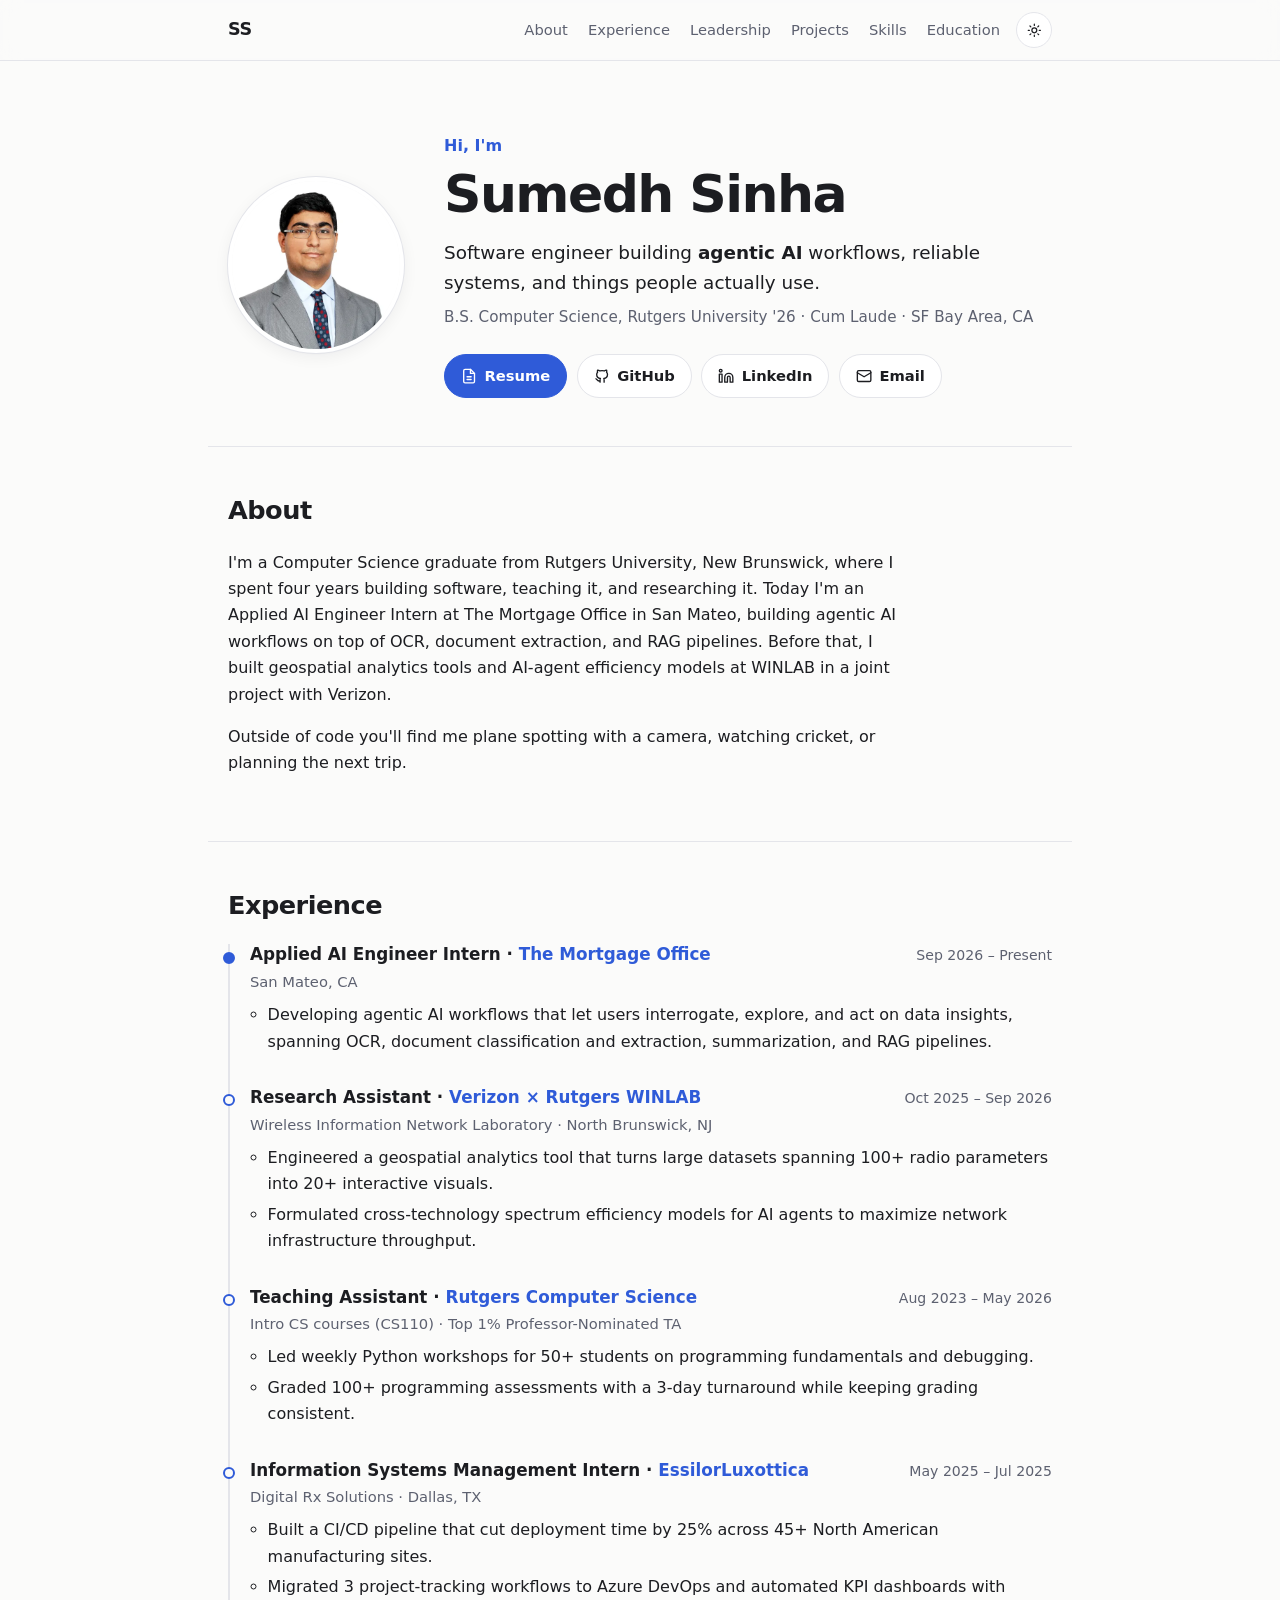
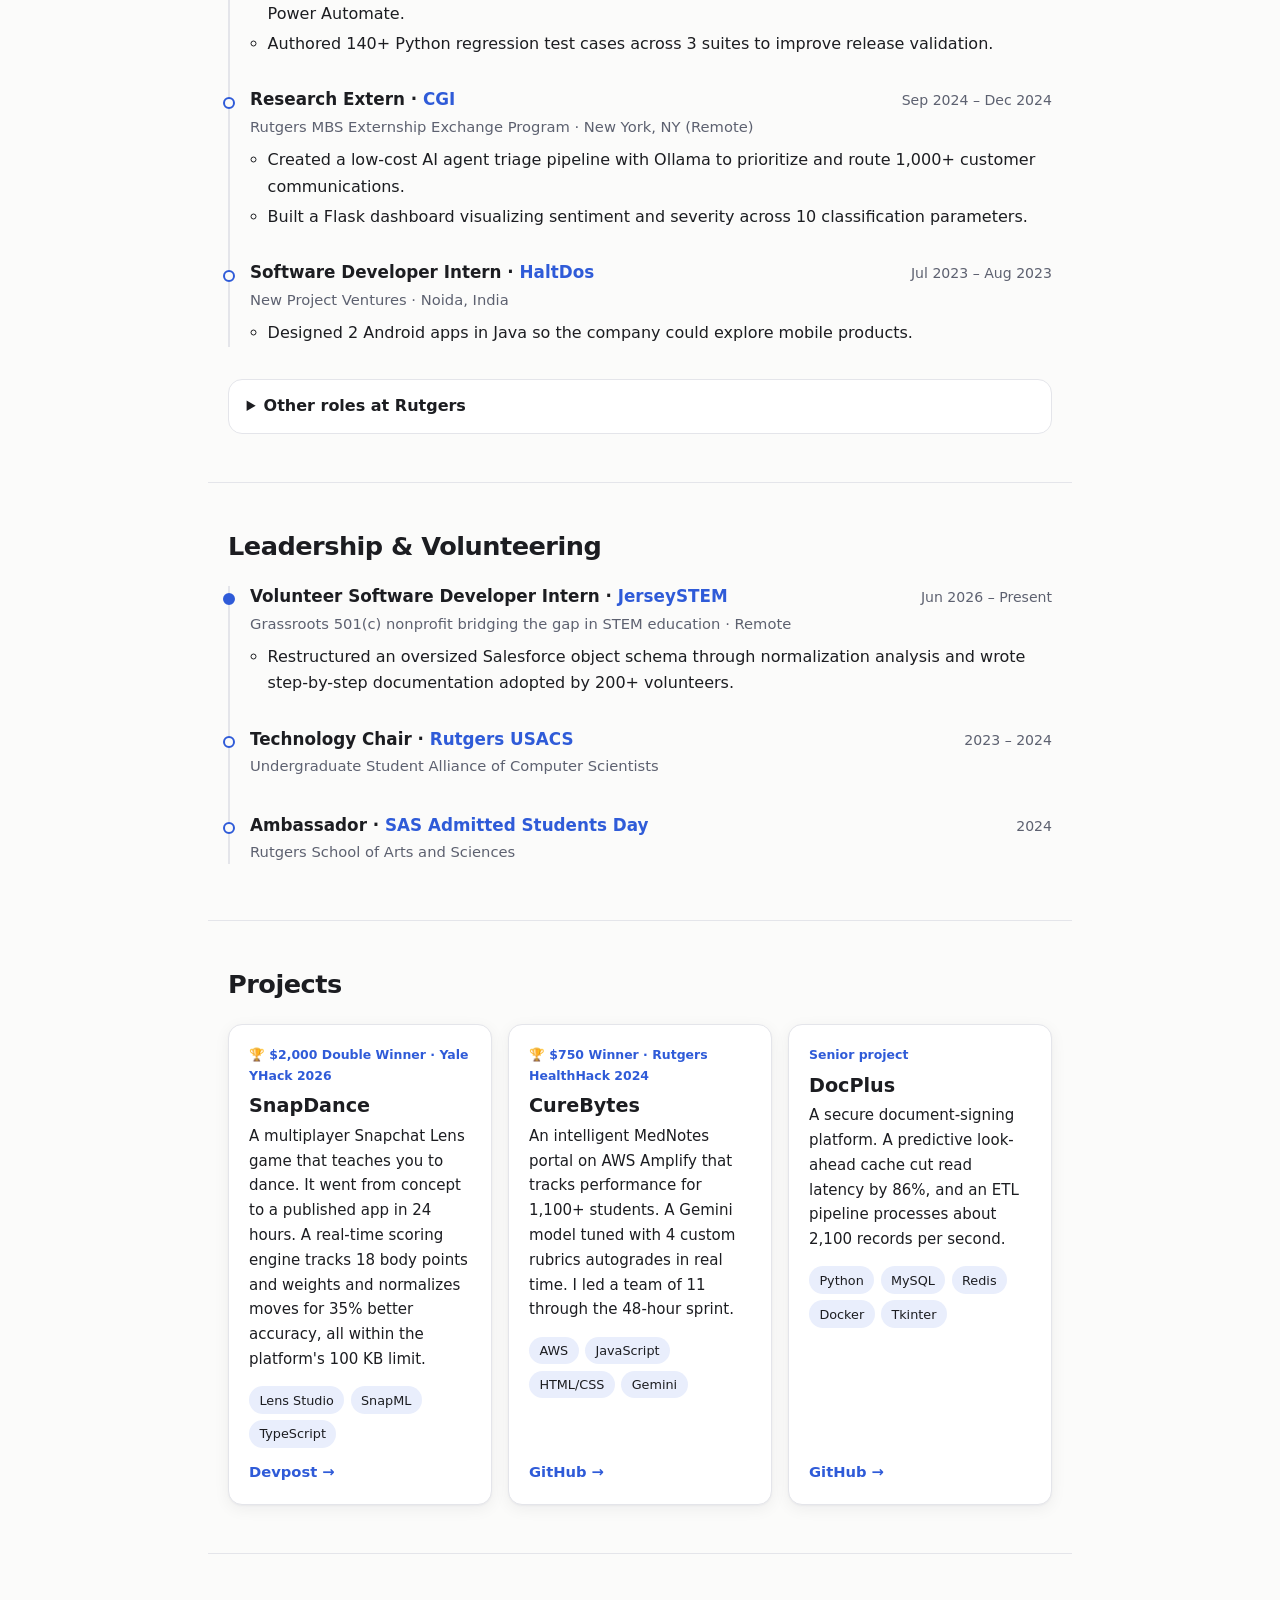
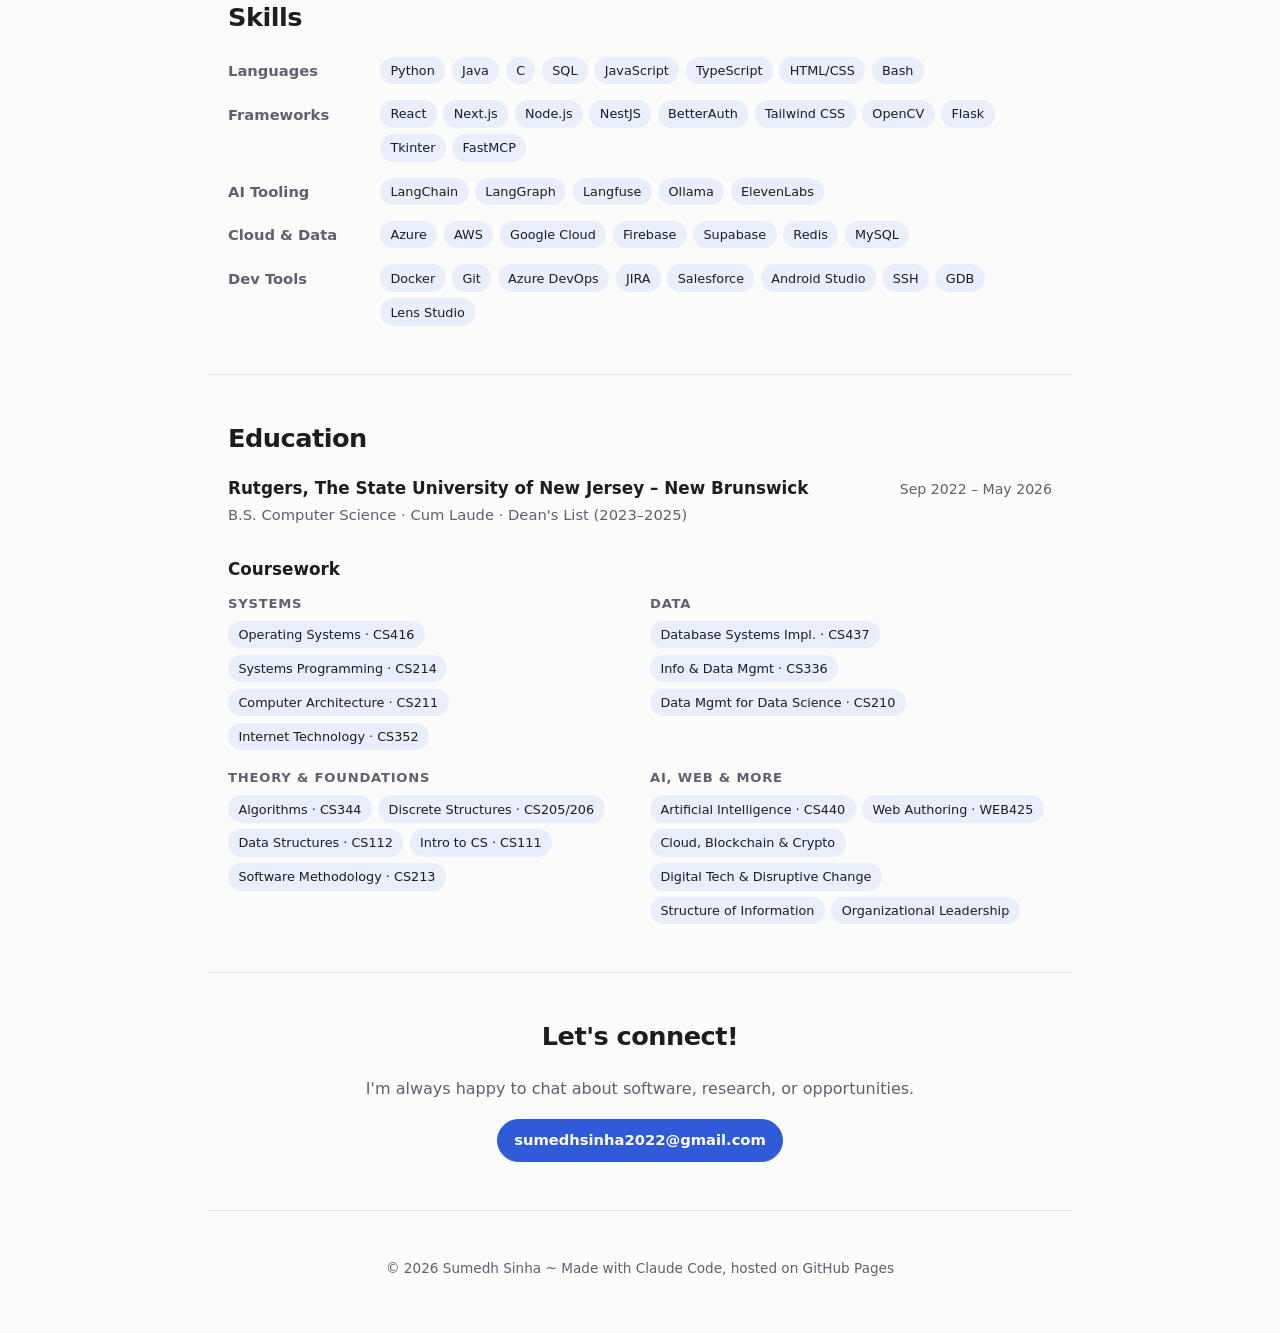
==== commit c6279ea5: "Update site from latest resume; split out leadership section - Add Applied AI Engineer Intern role a" ====
--- a/index.html
+++ b/index.html
@@ -4,13 +4,13 @@
 <meta charset="utf-8">
 <meta name="viewport" content="width=device-width, initial-scale=1">
 <title>Sumedh Sinha · Software Engineer</title>
-<meta name="description" content="Sumedh Sinha is a software engineer and Rutgers CS graduate (Cum Laude, 2026) working on agentic AI, systems, and full-stack development.">
+<meta name="description" content="Sumedh Sinha is a software engineer and Rutgers CS graduate (Cum Laude, 2026) building agentic AI, data, and full-stack systems.">
 <meta name="color-scheme" content="light dark">
 <link rel="icon" href="files/profile.jpg">
 
 <meta property="og:type" content="website">
 <meta property="og:title" content="Sumedh Sinha · Software Engineer">
-<meta property="og:description" content="Rutgers CS '26. Agentic AI research at WINLAB, 2x hackathon winner, and builder of things.">
+<meta property="og:description" content="Rutgers CS '26. Applied AI engineer, former WINLAB researcher, and 2x hackathon winner.">
 <meta property="og:url" content="https://sumedhsinha.github.io/">
 <meta property="og:image" content="https://sumedhsinha.github.io/files/profile.jpg">
 <meta name="twitter:card" content="summary">
@@ -31,6 +31,7 @@
         <ul class="nav-links">
             <li><a href="#about">About</a></li>
             <li><a href="#experience">Experience</a></li>
+            <li><a href="#leadership">Leadership</a></li>
             <li><a href="#projects">Projects</a></li>
             <li><a href="#skills">Skills</a></li>
             <li><a href="#education">Education</a></li>
@@ -55,7 +56,7 @@
             <h1>Sumedh Sinha</h1>
             <!-- TODO: tweak this one-liner to match the roles you're targeting -->
             <p class="tagline">Software engineer building <strong>agentic AI</strong> workflows, reliable systems, and things people actually use.</p>
-            <p class="meta">B.S. Computer Science, Rutgers University '26 · Cum Laude · New Brunswick, NJ</p>
+            <p class="meta">B.S. Computer Science, Rutgers University '26 · Cum Laude · SF Bay Area, CA</p>
             <div class="actions">
                 <a class="btn btn-primary" href="files/Sumedh_Sinha_resume.pdf" target="_blank" rel="noopener">
                     <svg viewBox="0 0 24 24" aria-hidden="true"><path d="M14 2H6a2 2 0 0 0-2 2v16a2 2 0 0 0 2 2h12a2 2 0 0 0 2-2V8z"/><path d="M14 2v6h6M9 13h6M9 17h6"/></svg>
@@ -83,8 +84,10 @@
         <!-- TODO: write this in your own voice. 3–4 sentences: what you do, what you care about, what you're looking for. -->
         <p>
             I'm a Computer Science graduate from Rutgers University, New Brunswick, where I spent four years
-            building software, teaching it, and researching it. Most recently I've been developing agentic AI
-            data-analysis workflows with WINLAB in a joint project with Verizon.
+            building software, teaching it, and researching it. Today I'm an Applied AI Engineer Intern at
+            The Mortgage Office in San Mateo, building agentic AI workflows on top of OCR, document extraction,
+            and RAG pipelines. Before that, I built geospatial analytics tools and AI-agent efficiency models
+            at WINLAB in a joint project with Verizon.
         </p>
         <p>
             Outside of code you'll find me plane spotting with a camera, watching cricket, or planning the next trip.
@@ -98,12 +101,12 @@
         <ol class="timeline">
             <li class="tl-item">
                 <div class="tl-head">
-                    <h3>Software Developer Intern · <span>JerseySTEM</span></h3>
-                    <span class="tl-date">Jun 2026 – Present</span>
-                </div>
-                <p class="tl-sub">Volunteer · Nonprofit bridging the gap in STEM education · Remote</p>
-                <ul>
-                    <li>Restructured an oversized Salesforce object schema through normalization analysis and wrote step-by-step documentation adopted by 200+ volunteers.</li>
+                    <h3>Applied AI Engineer Intern · <span>The Mortgage Office</span></h3>
+                    <span class="tl-date">Sep 2026 – Present</span>
+                </div>
+                <p class="tl-sub">San Mateo, CA</p>
+                <ul>
+                    <li>Developing agentic AI workflows that let users interrogate, explore, and act on data insights, spanning OCR, document classification and extraction, summarization, and RAG pipelines.</li>
                 </ul>
             </li>
             <li class="tl-item">
@@ -113,8 +116,8 @@
                 </div>
                 <p class="tl-sub">Wireless Information Network Laboratory · North Brunswick, NJ</p>
                 <ul>
-                    <li>Developed agentic AI data-analysis workflows to support competitive spatial network management.</li>
-                    <!-- TODO: add 1–2 more concrete outcomes (tools used, scale, results) -->
+                    <li>Engineered a geospatial analytics tool that turns large datasets spanning 100+ radio parameters into 20+ interactive visuals.</li>
+                    <li>Formulated cross-technology spectrum efficiency models for AI agents to maximize network infrastructure throughput.</li>
                 </ul>
             </li>
             <li class="tl-item">
@@ -142,10 +145,10 @@
             </li>
             <li class="tl-item">
                 <div class="tl-head">
-                    <h3>AI Research Extern · <span>CGI</span></h3>
+                    <h3>Research Extern · <span>CGI</span></h3>
                     <span class="tl-date">Sep 2024 – Dec 2024</span>
                 </div>
-                <p class="tl-sub">Rutgers MBS Externship Exchange Program · Remote</p>
+                <p class="tl-sub">Rutgers MBS Externship Exchange Program · New York, NY (Remote)</p>
                 <ul>
                     <li>Created a low-cost AI agent triage pipeline with Ollama to prioritize and route 1,000+ customer communications.</li>
                     <li>Built a Flask dashboard visualizing sentiment and severity across 10 classification parameters.</li>
@@ -170,10 +173,39 @@
                 <li><strong>Piazza Crew</strong>, Data Structures (CS112)</li>
                 <li><strong>Assignment Developer</strong>, Assignment Guru Program, Dept. of Computer Science</li>
                 <li><strong>Design Researcher</strong>, IDEA at Rutgers</li>
-                <li><strong>Technology Chair</strong>, Rutgers USACS (2023–2024)</li>
-                <li><strong>Ambassador</strong>, SAS Admitted Students Day (2024)</li>
             </ul>
         </details>
+    </section>
+
+    <!-- ===== Leadership & Volunteering ===== -->
+    <section class="section container" id="leadership">
+        <h2>Leadership &amp; Volunteering</h2>
+        <ol class="timeline">
+            <li class="tl-item">
+                <div class="tl-head">
+                    <h3>Volunteer Software Developer Intern · <span>JerseySTEM</span></h3>
+                    <span class="tl-date">Jun 2026 – Present</span>
+                </div>
+                <p class="tl-sub">Grassroots 501(c) nonprofit bridging the gap in STEM education · Remote</p>
+                <ul>
+                    <li>Restructured an oversized Salesforce object schema through normalization analysis and wrote step-by-step documentation adopted by 200+ volunteers.</li>
+                </ul>
+            </li>
+            <li class="tl-item">
+                <div class="tl-head">
+                    <h3>Technology Chair · <span>Rutgers USACS</span></h3>
+                    <span class="tl-date">2023 – 2024</span>
+                </div>
+                <p class="tl-sub">Undergraduate Student Alliance of Computer Scientists</p>
+            </li>
+            <li class="tl-item">
+                <div class="tl-head">
+                    <h3>Ambassador · <span>SAS Admitted Students Day</span></h3>
+                    <span class="tl-date">2024</span>
+                </div>
+                <p class="tl-sub">Rutgers School of Arts and Sciences</p>
+            </li>
+        </ol>
     </section>
 
     <!-- ===== Projects ===== -->
@@ -181,24 +213,24 @@
         <h2>Projects</h2>
         <div class="cards">
             <article class="card">
-                <p class="badge">🏆 2× Winner · Yale YHack 2026</p>
+                <p class="badge">🏆 $2,000 Double Winner · Yale YHack 2026</p>
                 <h3>SnapDance</h3>
-                <p>A multiplayer Snapchat Lens game that teaches you to dance. It went from concept to a published app in 24 hours, with a real-time scoring engine tracking 18 body points.</p>
+                <p>A multiplayer Snapchat Lens game that teaches you to dance. It went from concept to a published app in 24 hours. A real-time scoring engine tracks 18 body points and weights and normalizes moves for 35% better accuracy, all within the platform's 100 KB limit.</p>
                 <ul class="tags"><li>Lens Studio</li><li>SnapML</li><li>TypeScript</li></ul>
                 <a class="card-link" href="https://devpost.com/software/snapdance">Devpost →</a>
             </article>
             <article class="card">
-                <p class="badge">🏆 Winner · Rutgers HealthHack 2024</p>
+                <p class="badge">🏆 $750 Winner · Rutgers HealthHack 2024</p>
                 <h3>CureBytes</h3>
-                <p>An intelligent MedNotes portal on AWS Amplify, with a fine-tuned Gemini model that autogrades in real time for instructional staff supporting 1,100+ students.</p>
-                <ul class="tags"><li>AWS</li><li>JavaScript</li><li>Gemini</li></ul>
+                <p>An intelligent MedNotes portal on AWS Amplify that tracks performance for 1,100+ students. A Gemini model tuned with 4 custom rubrics autogrades in real time. I led a team of 11 through the 48-hour sprint.</p>
+                <ul class="tags"><li>AWS</li><li>JavaScript</li><li>HTML/CSS</li><li>Gemini</li></ul>
                 <a class="card-link" href="https://github.com/sumedhsinha/health-hack-2024">GitHub →</a>
             </article>
             <article class="card">
                 <p class="badge">Senior project</p>
                 <h3>DocPlus</h3>
                 <p>A secure document-signing platform. A predictive look-ahead cache cut read latency by 86%, and an ETL pipeline processes about 2,100 records per second.</p>
-                <ul class="tags"><li>Python</li><li>MySQL</li><li>Redis</li><li>Docker</li></ul>
+                <ul class="tags"><li>Python</li><li>MySQL</li><li>Redis</li><li>Docker</li><li>Tkinter</li></ul>
                 <a class="card-link" href="https://github.com/sumedhsinha/DocPlus">GitHub →</a>
             </article>
             <!-- TODO: add 1–3 more, e.g. uhax (UHACCS 2026), Newsdeck (Android), CS416 OS projects, nexhacks.
@@ -212,9 +244,10 @@
         <h2>Skills</h2>
         <dl class="skills">
             <div><dt>Languages</dt><dd><ul class="tags"><li>Python</li><li>Java</li><li>C</li><li>SQL</li><li>JavaScript</li><li>TypeScript</li><li>HTML/CSS</li><li>Bash</li></ul></dd></div>
-            <div><dt>Frameworks</dt><dd><ul class="tags"><li>React</li><li>Next.js</li><li>Tailwind CSS</li><li>OpenCV</li><li>Flask</li><li>FastMCP</li></ul></dd></div>
-            <div><dt>Cloud &amp; Data</dt><dd><ul class="tags"><li>AWS</li><li>Supabase</li><li>Redis</li><li>MySQL</li><li>Docker</li></ul></dd></div>
-            <div><dt>AI &amp; Tools</dt><dd><ul class="tags"><li>Ollama</li><li>ElevenLabs</li><li>Azure DevOps</li><li>Salesforce</li><li>Git</li><li>GDB</li><li>Lens Studio</li></ul></dd></div>
+            <div><dt>Frameworks</dt><dd><ul class="tags"><li>React</li><li>Next.js</li><li>Node.js</li><li>NestJS</li><li>BetterAuth</li><li>Tailwind CSS</li><li>OpenCV</li><li>Flask</li><li>Tkinter</li><li>FastMCP</li></ul></dd></div>
+            <div><dt>AI Tooling</dt><dd><ul class="tags"><li>LangChain</li><li>LangGraph</li><li>Langfuse</li><li>Ollama</li><li>ElevenLabs</li></ul></dd></div>
+            <div><dt>Cloud &amp; Data</dt><dd><ul class="tags"><li>Azure</li><li>AWS</li><li>Google Cloud</li><li>Firebase</li><li>Supabase</li><li>Redis</li><li>MySQL</li></ul></dd></div>
+            <div><dt>Dev Tools</dt><dd><ul class="tags"><li>Docker</li><li>Git</li><li>Azure DevOps</li><li>JIRA</li><li>Salesforce</li><li>Android Studio</li><li>SSH</li><li>GDB</li><li>Lens Studio</li></ul></dd></div>
         </dl>
     </section>
 
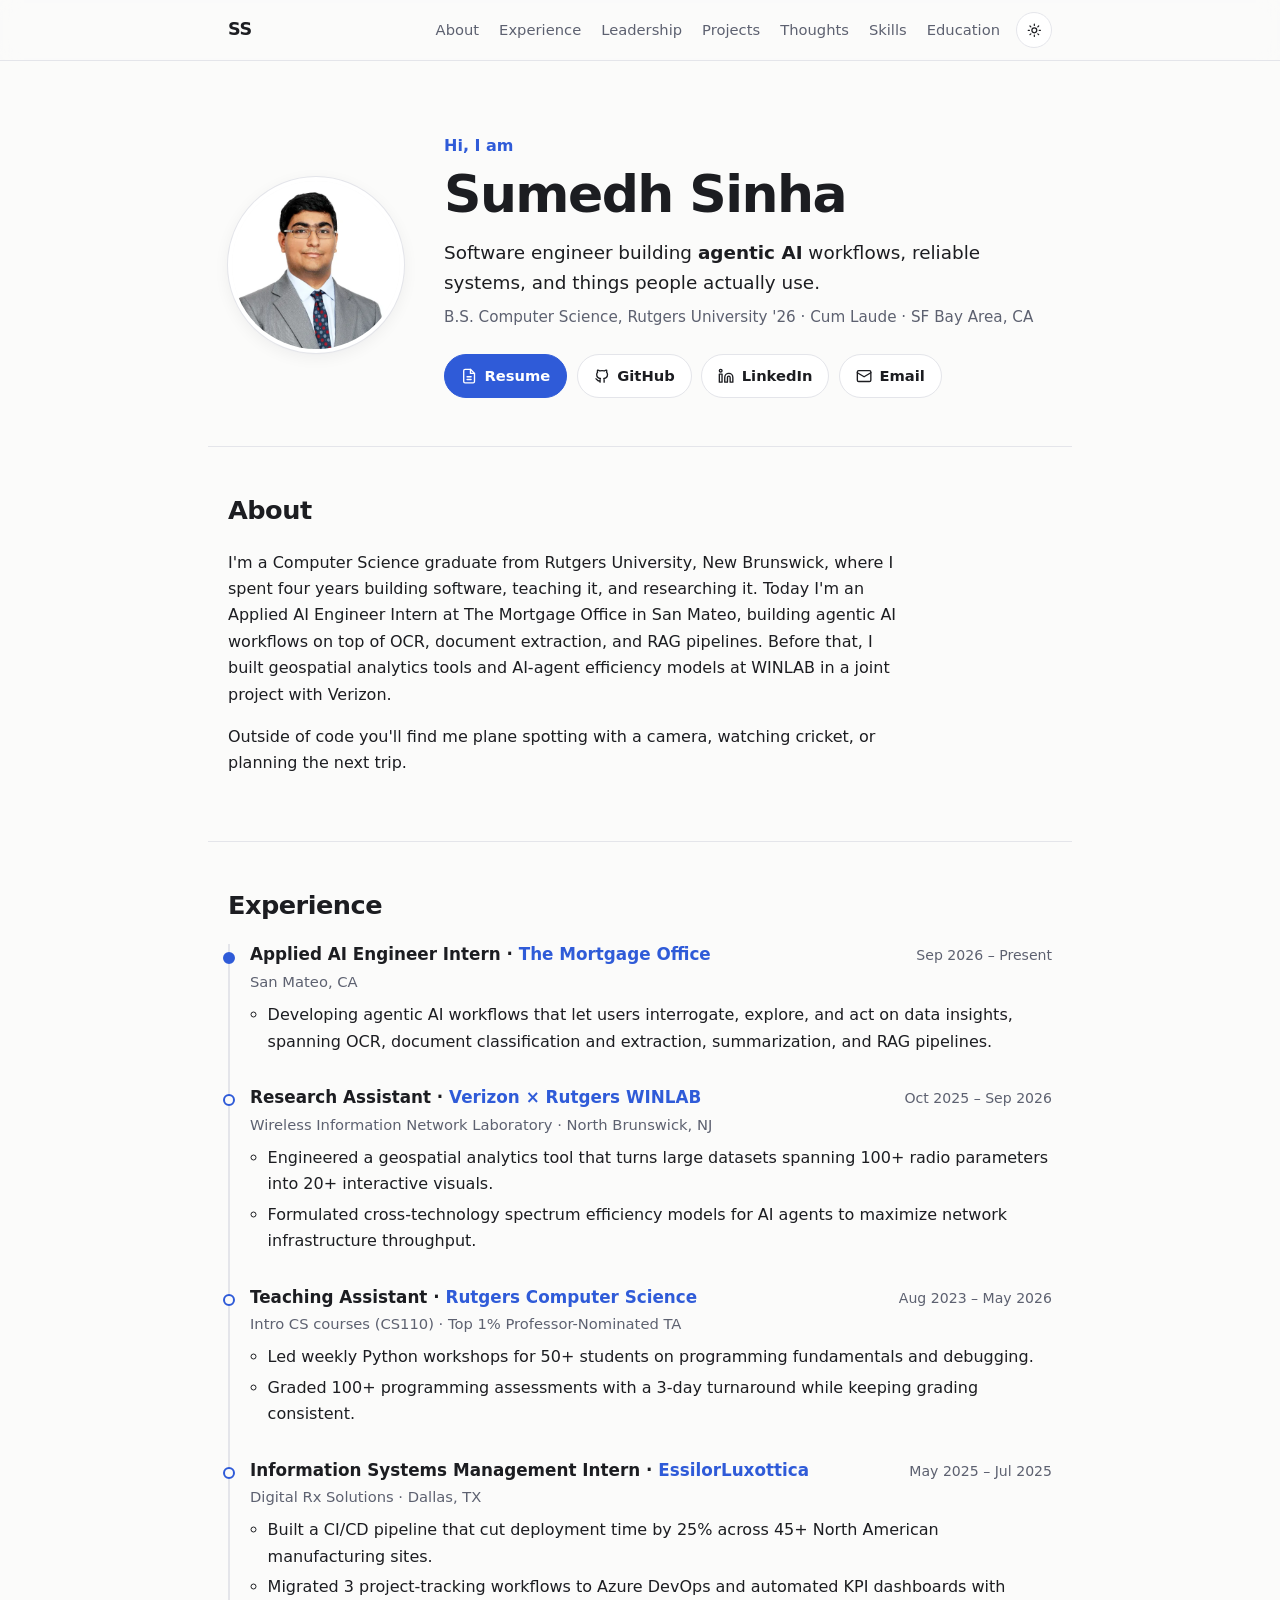
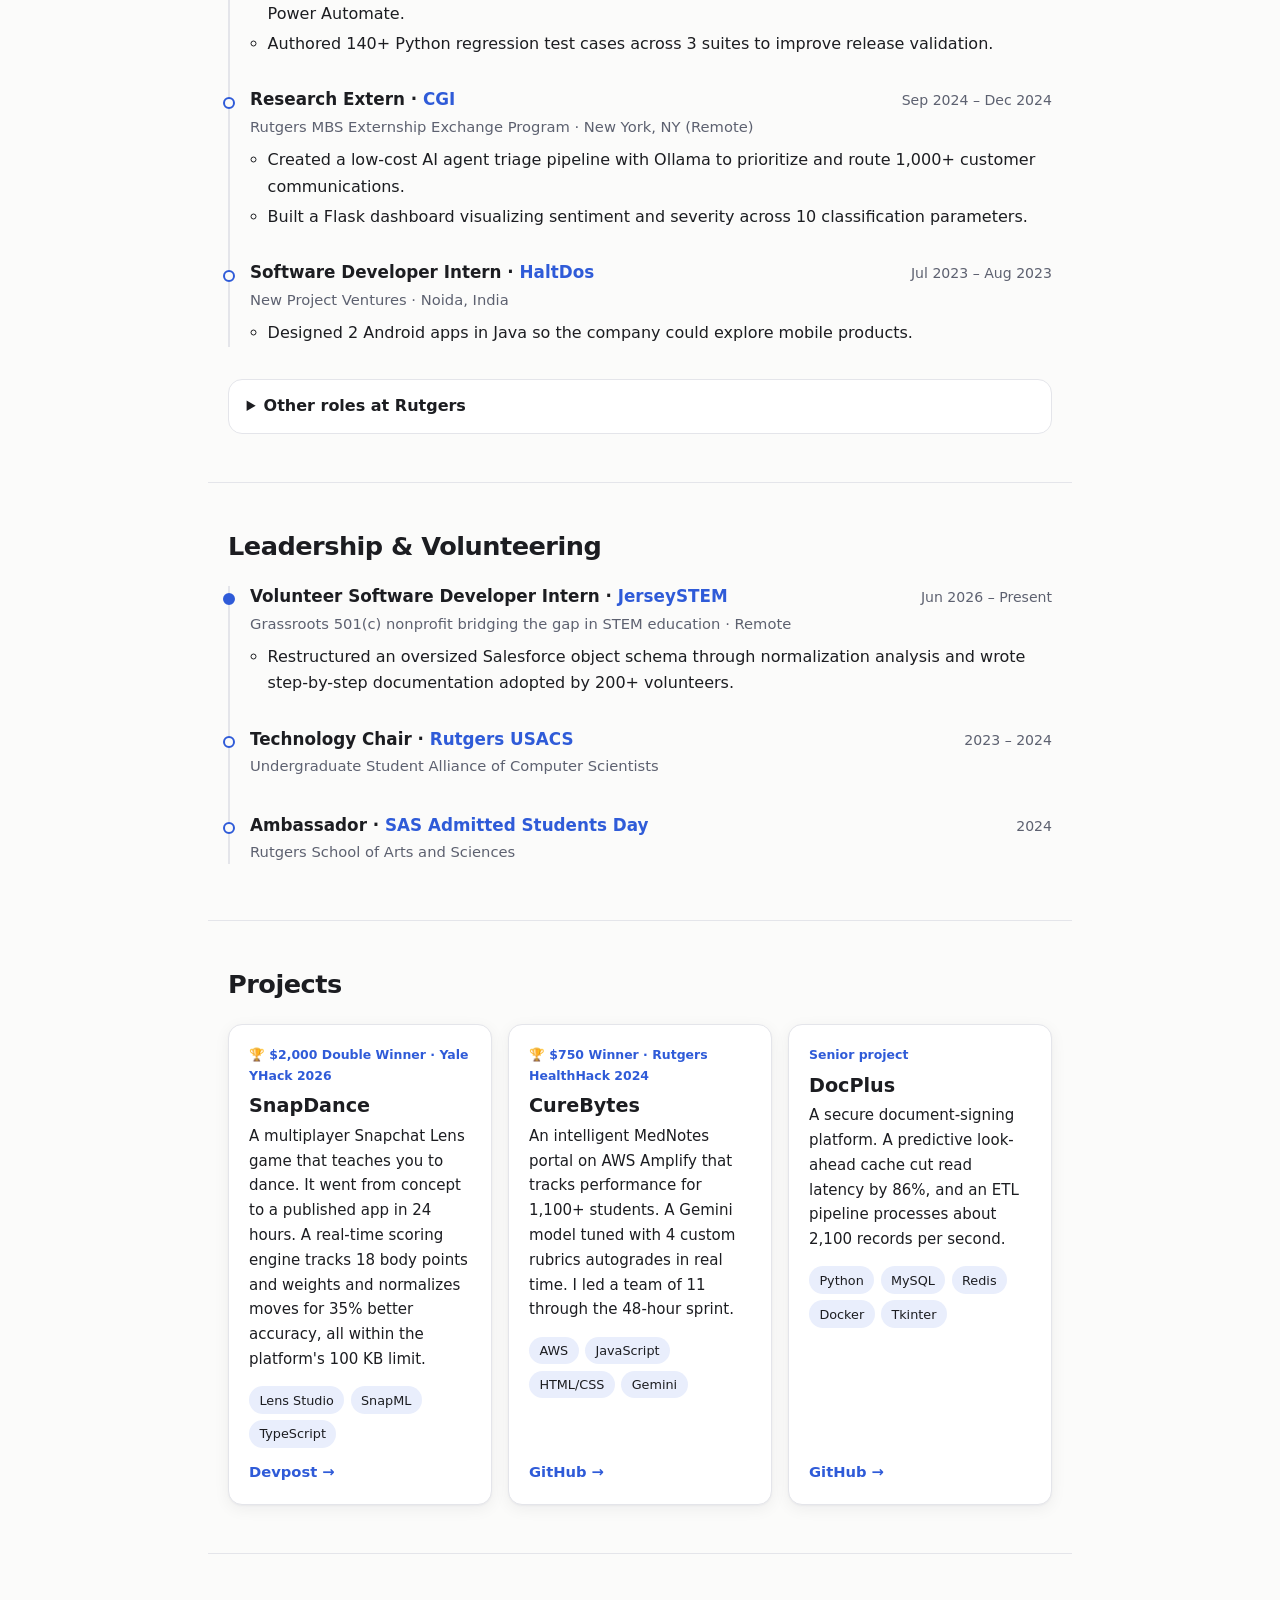
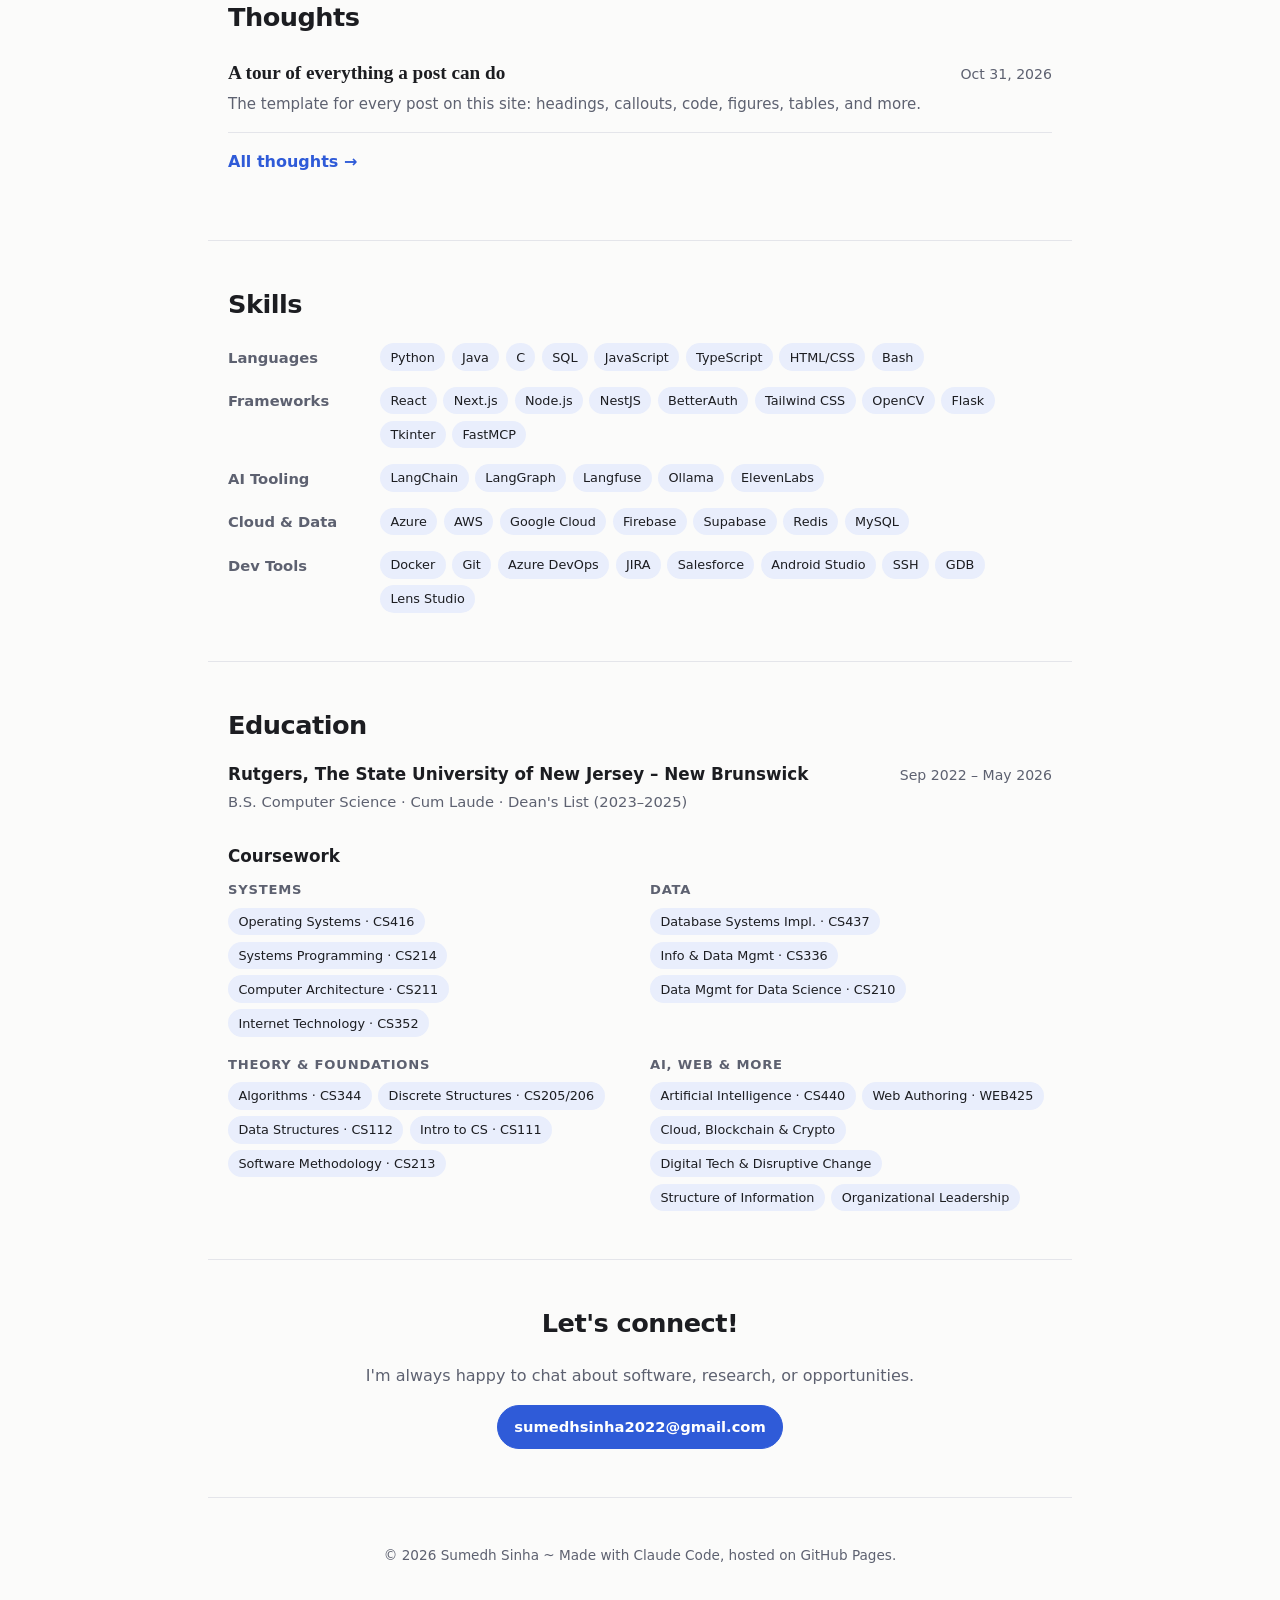
==== commit 90921d5a: "Add Thoughts section with example post template - thoughts/index.html lists posts; homepage gets a T" ====
--- a/index.html
+++ b/index.html
@@ -4,13 +4,13 @@
 <meta charset="utf-8">
 <meta name="viewport" content="width=device-width, initial-scale=1">
 <title>Sumedh Sinha · Software Engineer</title>
-<meta name="description" content="Sumedh Sinha is a software engineer and Rutgers CS graduate (Cum Laude, 2026) building agentic AI, data, and full-stack systems.">
+<meta name="description" content="Sumedh Sinha is a software engineer building agentic AI, data, and full-stack systems.">
 <meta name="color-scheme" content="light dark">
 <link rel="icon" href="files/profile.jpg">
 
 <meta property="og:type" content="website">
 <meta property="og:title" content="Sumedh Sinha · Software Engineer">
-<meta property="og:description" content="Rutgers CS '26. Applied AI engineer, former WINLAB researcher, and 2x hackathon winner.">
+<meta property="og:description" content="Rutgers CS '26. Applied AI engineer">
 <meta property="og:url" content="https://sumedhsinha.github.io/">
 <meta property="og:image" content="https://sumedhsinha.github.io/files/profile.jpg">
 <meta name="twitter:card" content="summary">
@@ -33,6 +33,7 @@
             <li><a href="#experience">Experience</a></li>
             <li><a href="#leadership">Leadership</a></li>
             <li><a href="#projects">Projects</a></li>
+            <li><a href="#thoughts">Thoughts</a></li>
             <li><a href="#skills">Skills</a></li>
             <li><a href="#education">Education</a></li>
         </ul>
@@ -52,7 +53,7 @@
             <img src="files/profile.jpg" width="480" height="480" alt="Portrait of Sumedh Sinha">
         </picture>
         <div class="hero-text">
-            <p class="eyebrow">Hi, I'm</p>
+            <p class="eyebrow">Hi, I am</p>
             <h1>Sumedh Sinha</h1>
             <!-- TODO: tweak this one-liner to match the roles you're targeting -->
             <p class="tagline">Software engineer building <strong>agentic AI</strong> workflows, reliable systems, and things people actually use.</p>
@@ -239,6 +240,22 @@
         </div>
     </section>
 
+    <!-- ===== Thoughts ===== -->
+    <!-- New post? Add an <li> here AND in thoughts/index.html (newest first). Keep ~3 here. -->
+    <section class="section container" id="thoughts">
+        <h2>Thoughts</h2>
+        <ul class="post-list">
+            <li>
+                <a href="thoughts/example-post.html">
+                    <span class="post-title">A tour of everything a post can do</span>
+                    <span class="post-dek">The template for every post on this site: headings, callouts, code, figures, tables, and more.</span>
+                </a>
+                <time datetime="2026-10-31">Oct 31, 2026</time>
+            </li>
+        </ul>
+        <p><a class="more-link" href="thoughts/">All thoughts →</a></p>
+    </section>
+
     <!-- ===== Skills ===== -->
     <section class="section container" id="skills">
         <h2>Skills</h2>
@@ -293,19 +310,9 @@
 </main>
 
 <footer class="container footer">
-    <p>© <span id="year">2026</span> Sumedh Sinha ~ Made with Claude Code, hosted on GitHub Pages</p>
+    <p>© <span id="year">2026</span> Sumedh Sinha ~ Made with Claude Code, hosted on GitHub Pages. </p>
 </footer>
 
-<script>
-    document.getElementById("year").textContent = new Date().getFullYear();
-    document.querySelector(".theme-toggle").addEventListener("click", () => {
-        const root = document.documentElement;
-        const dark = root.dataset.theme
-            ? root.dataset.theme === "dark"
-            : matchMedia("(prefers-color-scheme: dark)").matches;
-        root.dataset.theme = dark ? "light" : "dark";
-        try { localStorage.setItem("theme", root.dataset.theme); } catch (e) {}
-    });
-</script>
+<script src="site.js"></script>
 </body>
 </html>
--- a/style.css
+++ b/style.css
@@ -10,6 +10,9 @@
     --radius: 14px;
     --shadow: 0 1px 2px rgb(16 24 40 / 0.04), 0 4px 16px rgb(16 24 40 / 0.06);
     --font: "Inter", system-ui, -apple-system, "Segoe UI", Roboto, sans-serif;
+    --font-serif: "Iowan Old Style", "Charter", "Palatino Linotype", Georgia, serif;
+    --font-mono: ui-monospace, "SF Mono", Menlo, Consolas, monospace;
+    --code-bg: #f3f4f7;
     color-scheme: light;
 }
 
@@ -22,6 +25,7 @@
         --border: #262a34;
         --accent: #7c9cff;
         --accent-soft: #1d2540;
+        --code-bg: #1d2129;
         --shadow: none;
         color-scheme: dark;
     }
@@ -34,6 +38,7 @@
     --border: #262a34;
     --accent: #7c9cff;
     --accent-soft: #1d2540;
+    --code-bg: #1d2129;
     --shadow: none;
     color-scheme: dark;
 }
@@ -173,6 +178,116 @@
 .contact p { margin-inline: auto; color: var(--muted); }
 .footer { padding-block: 2rem 2.5rem; color: var(--muted); font-size: 0.85rem; text-align: center; border-top: 1px solid var(--border); }
 
+/* ===== Thoughts: post list ===== */
+.post-list { list-style: none; margin: 0; padding: 0; }
+.post-list li {
+    display: flex; justify-content: space-between; align-items: baseline; gap: 0.25rem 1.5rem;
+    padding-block: 1rem; border-bottom: 1px solid var(--border);
+}
+.post-list li:first-child { padding-top: 0; }
+.post-list a { text-decoration: none; color: var(--text); display: grid; gap: 0.2rem; }
+.post-list .post-title { font-family: var(--font-serif); font-size: 1.2rem; font-weight: 700; }
+.post-list a:hover .post-title { color: var(--accent); }
+.post-list .post-dek { color: var(--muted); font-size: 0.94rem; }
+.post-list time { color: var(--muted); font-size: 0.88rem; white-space: nowrap; font-variant-numeric: tabular-nums; }
+.more-link { font-weight: 600; text-decoration: none; }
+.page-head { padding-block: 4rem 1rem; }
+.page-head h1 { font-family: var(--font-serif); font-size: clamp(2.25rem, 6vw, 3rem); letter-spacing: -0.02em; }
+.page-head p { color: var(--muted); max-width: 36rem; }
+
+/* ===== Thoughts: single post ===== */
+.post { max-width: 42rem; padding-block: 3.5rem 2rem; }
+.post-header { margin-bottom: 2.5rem; }
+.post-header h1 { font-family: var(--font-serif); font-size: clamp(2rem, 5.5vw, 2.9rem); letter-spacing: -0.02em; line-height: 1.12; margin: 0.6rem 0 0.75rem; }
+.post-header .dek { font-size: 1.2rem; color: var(--muted); margin: 0 0 1.25rem; }
+.byline { display: flex; flex-wrap: wrap; align-items: center; gap: 0.4rem 0.6rem; color: var(--muted); font-size: 0.9rem; }
+.byline img { width: 2rem; height: 2rem; border-radius: 50%; object-fit: cover; }
+.byline .dot::before { content: "·"; }
+.back-link { font-size: 0.9rem; font-weight: 600; text-decoration: none; }
+
+.toc { border: 1px solid var(--border); border-radius: var(--radius); background: var(--surface); padding: 0.85rem 1.1rem; margin-bottom: 2.5rem; }
+.toc summary { cursor: pointer; font-weight: 600; }
+.toc ol { margin: 0.6rem 0 0.2rem; padding-left: 1.2rem; }
+.toc a { text-decoration: none; }
+
+.prose { font-size: 1.075rem; line-height: 1.75; }
+.prose > * { margin-block: 0 1.25rem; }
+.prose h2 { font-family: var(--font-serif); font-size: 1.65rem; margin-top: 2.75rem; letter-spacing: -0.01em; }
+.prose h3 { font-size: 1.2rem; margin-top: 2rem; }
+.prose h4 { font-size: 0.85rem; text-transform: uppercase; letter-spacing: 0.06em; color: var(--muted); margin-top: 1.75rem; }
+.prose h2 + *, .prose h3 + *, .prose h4 + * { margin-top: 0.6rem; }
+.prose ul, .prose ol { padding-left: 1.4rem; }
+.prose li { margin-bottom: 0.35rem; }
+.prose li > ul, .prose li > ol { margin-top: 0.35rem; }
+.prose .lead { font-size: 1.22rem; line-height: 1.65; }
+.prose .drop-cap::first-letter {
+    float: left; font-family: var(--font-serif); font-size: 3.6em; line-height: 0.85;
+    padding: 0.08em 0.1em 0 0; color: var(--accent); font-weight: 700;
+}
+.prose .serif { font-family: var(--font-serif); }
+.prose mark { background: color-mix(in srgb, #ffd54a 55%, transparent); color: inherit; padding: 0 0.15em; border-radius: 3px; }
+.prose abbr[title] { text-decoration: underline dotted; cursor: help; }
+.prose kbd {
+    font-family: var(--font-mono); font-size: 0.82em; padding: 0.1em 0.45em; border-radius: 5px;
+    border: 1px solid var(--border); border-bottom-width: 2px; background: var(--surface);
+}
+.prose :not(pre) > code { font-family: var(--font-mono); font-size: 0.88em; background: var(--code-bg); padding: 0.12em 0.35em; border-radius: 5px; }
+.prose hr { border: 0; text-align: center; margin-block: 2.5rem; }
+.prose hr::before { content: "* * *"; letter-spacing: 0.6em; color: var(--muted); }
+
+.prose blockquote { margin-inline: 0; padding: 0.1rem 0 0.1rem 1.25rem; border-left: 3px solid var(--accent); color: var(--muted); font-style: italic; }
+.prose blockquote p { margin: 0 0 0.5rem; }
+.prose blockquote cite { font-style: normal; font-size: 0.9rem; }
+.prose blockquote cite::before { content: "— "; }
+.prose .pull-quote {
+    font-family: var(--font-serif); font-size: 1.55rem; line-height: 1.35; text-align: center; font-style: italic;
+    border: 0; border-block: 1px solid var(--border); padding: 1.5rem 0.5rem; margin-block: 2.5rem; color: var(--text);
+}
+
+.callout { border: 1px solid var(--border); border-left: 4px solid var(--accent); border-radius: 10px; background: var(--surface); padding: 0.9rem 1.1rem; font-size: 0.98rem; }
+.callout > :last-child { margin-bottom: 0; }
+.callout-title { font-weight: 700; margin: 0 0 0.3rem; }
+.callout.tip { border-left-color: #1f9d55; }
+.callout.warning { border-left-color: #d97706; }
+.callout.tldr { background: var(--accent-soft); border-color: transparent; border-left-color: var(--accent); }
+
+.prose pre { position: relative; background: var(--code-bg); border: 1px solid var(--border); border-radius: 10px; padding: 1rem 1.1rem; overflow-x: auto; font: 0.88rem/1.6 var(--font-mono); }
+.prose pre[data-file] { padding-top: 2.4rem; }
+.prose pre[data-file]::before {
+    content: attr(data-file); position: absolute; top: 0; left: 0; right: 0; padding: 0.4rem 1.1rem;
+    font: 600 0.75rem var(--font); color: var(--muted); border-bottom: 1px solid var(--border);
+}
+.tok-k { color: #a626a4; } .tok-s { color: #3a8a3a; } .tok-c { color: var(--muted); font-style: italic; } .tok-f { color: var(--accent); } .tok-n { color: #b76b01; }
+
+.prose figure { margin-inline: 0; }
+.prose figure img, .prose figure svg { width: 100%; border-radius: 10px; border: 1px solid var(--border); }
+.prose figure svg { height: auto; fill: currentColor; stroke: none; } /* undo the icon defaults on the global svg rule */
+.prose figcaption { color: var(--muted); font-size: 0.88rem; text-align: center; margin-top: 0.6rem; }
+.prose .figure-wide { margin-inline: max(-4rem, calc((42rem - 100vw) / 2)); }
+.prose .figure-grid { display: grid; grid-template-columns: repeat(auto-fit, minmax(12rem, 1fr)); gap: 0.75rem; }
+.embed { aspect-ratio: 16 / 9; width: 100%; border: 0; border-radius: 10px; }
+
+.table-wrap { overflow-x: auto; }
+.visually-hidden { position: absolute; width: 1px; height: 1px; overflow: hidden; clip-path: inset(50%); white-space: nowrap; }
+.prose table { width: 100%; border-collapse: collapse; font-size: 0.95rem; }
+.prose th, .prose td { text-align: left; padding: 0.55rem 0.75rem; border-bottom: 1px solid var(--border); }
+.prose th { font-weight: 700; border-bottom-width: 2px; }
+.prose td.num, .prose th.num { text-align: right; font-variant-numeric: tabular-nums; }
+
+.prose details { border: 1px solid var(--border); border-radius: 10px; padding: 0.75rem 1rem; background: var(--surface); }
+.prose details summary { cursor: pointer; font-weight: 600; }
+.prose details[open] summary { margin-bottom: 0.5rem; }
+.prose .task-list { list-style: none; padding-left: 0.25rem; }
+.prose .task-list input { margin-right: 0.5rem; accent-color: var(--accent); }
+
+.footnote-ref a { text-decoration: none; font-weight: 600; }
+.footnotes { border-top: 1px solid var(--border); padding-top: 1rem; margin-top: 3rem; font-size: 0.9rem; color: var(--muted); }
+.footnotes ol { padding-left: 1.2rem; }
+
+.post-footer { max-width: 42rem; border-top: 1px solid var(--border); padding-block: 1.5rem 3rem; display: grid; gap: 1.25rem; }
+.post-nav { display: flex; justify-content: space-between; gap: 1rem; flex-wrap: wrap; }
+.post-nav a { text-decoration: none; font-weight: 600; }
+
 /* ===== Responsive ===== */
 @media (max-width: 640px) {
     .nav-links { display: none; }
@@ -181,6 +296,8 @@
     .hero-text .tagline { margin-inline: auto; }
     .actions { justify-content: center; }
     .skills > div { grid-template-columns: 1fr; gap: 0.4rem; }
+    .post-list li { flex-direction: column; }
+    .prose .figure-wide { margin-inline: 0; }
 }
 
 @media (prefers-reduced-motion: reduce) {
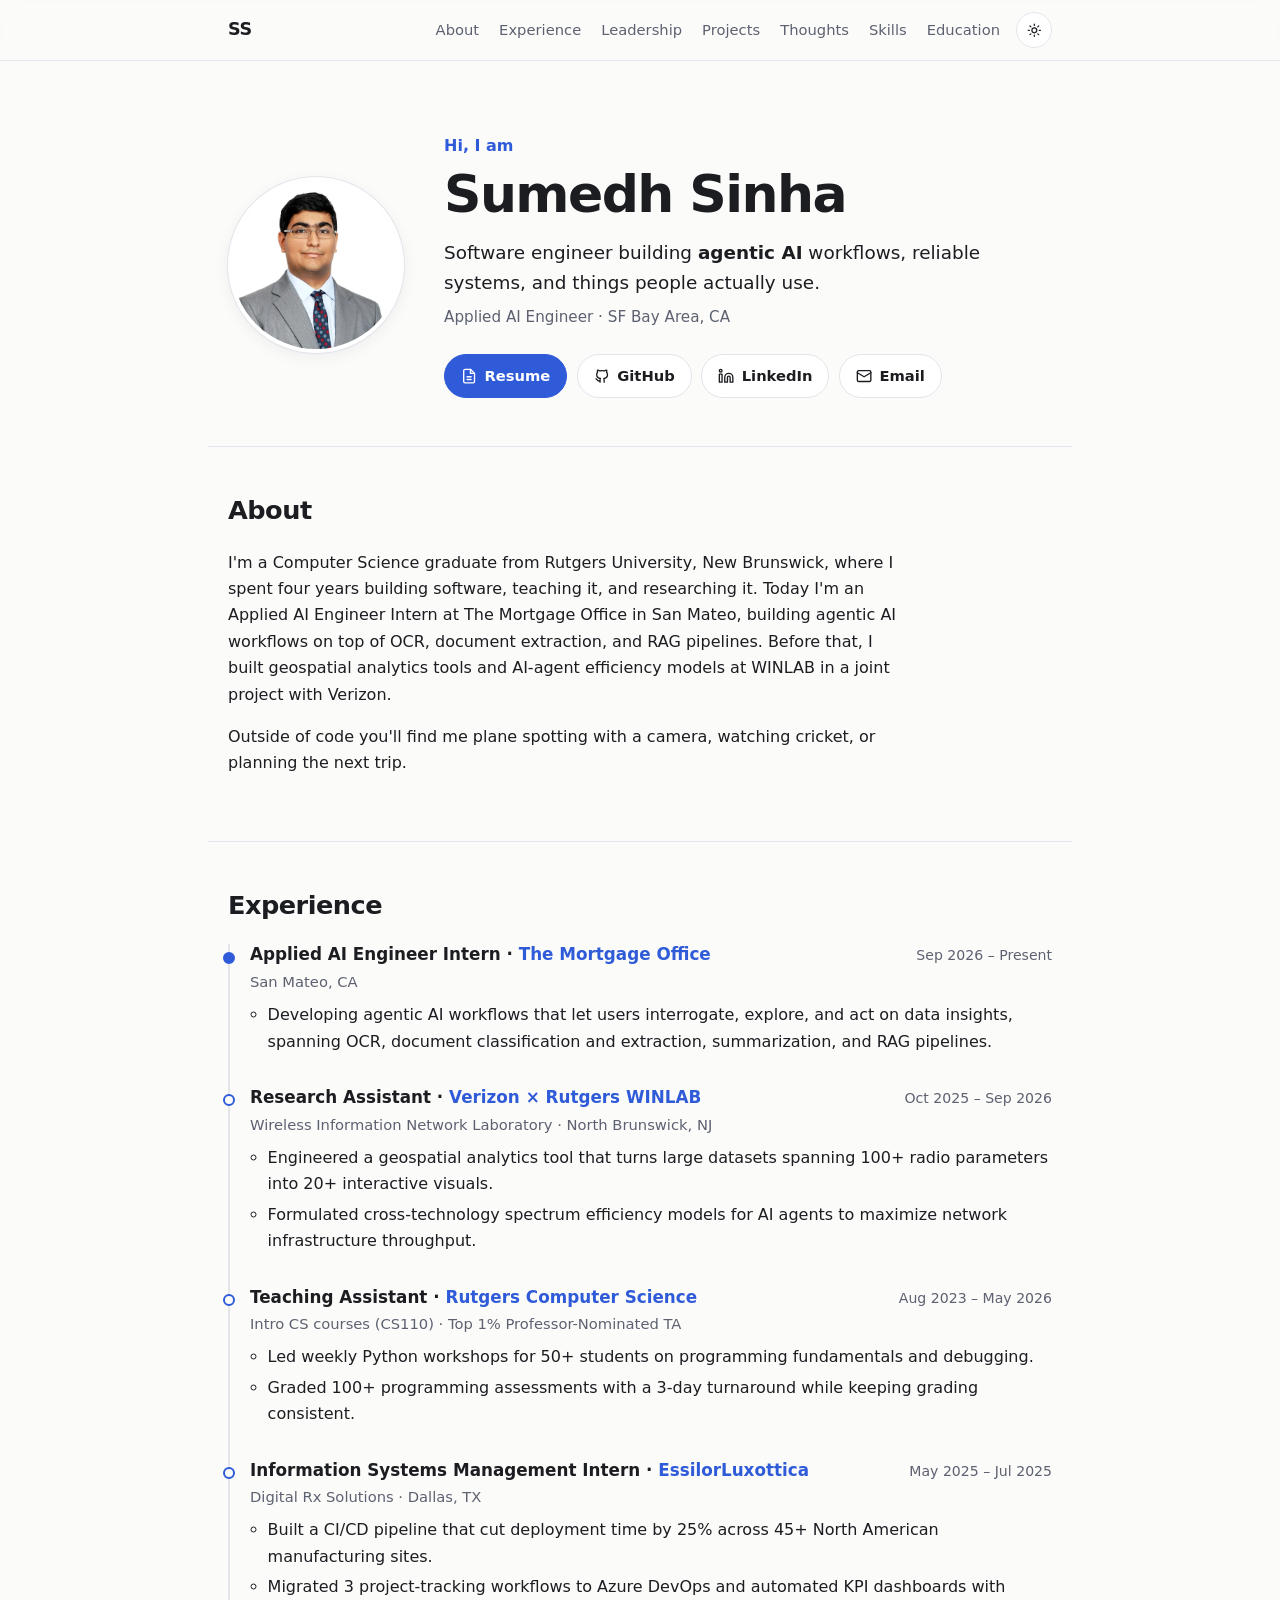
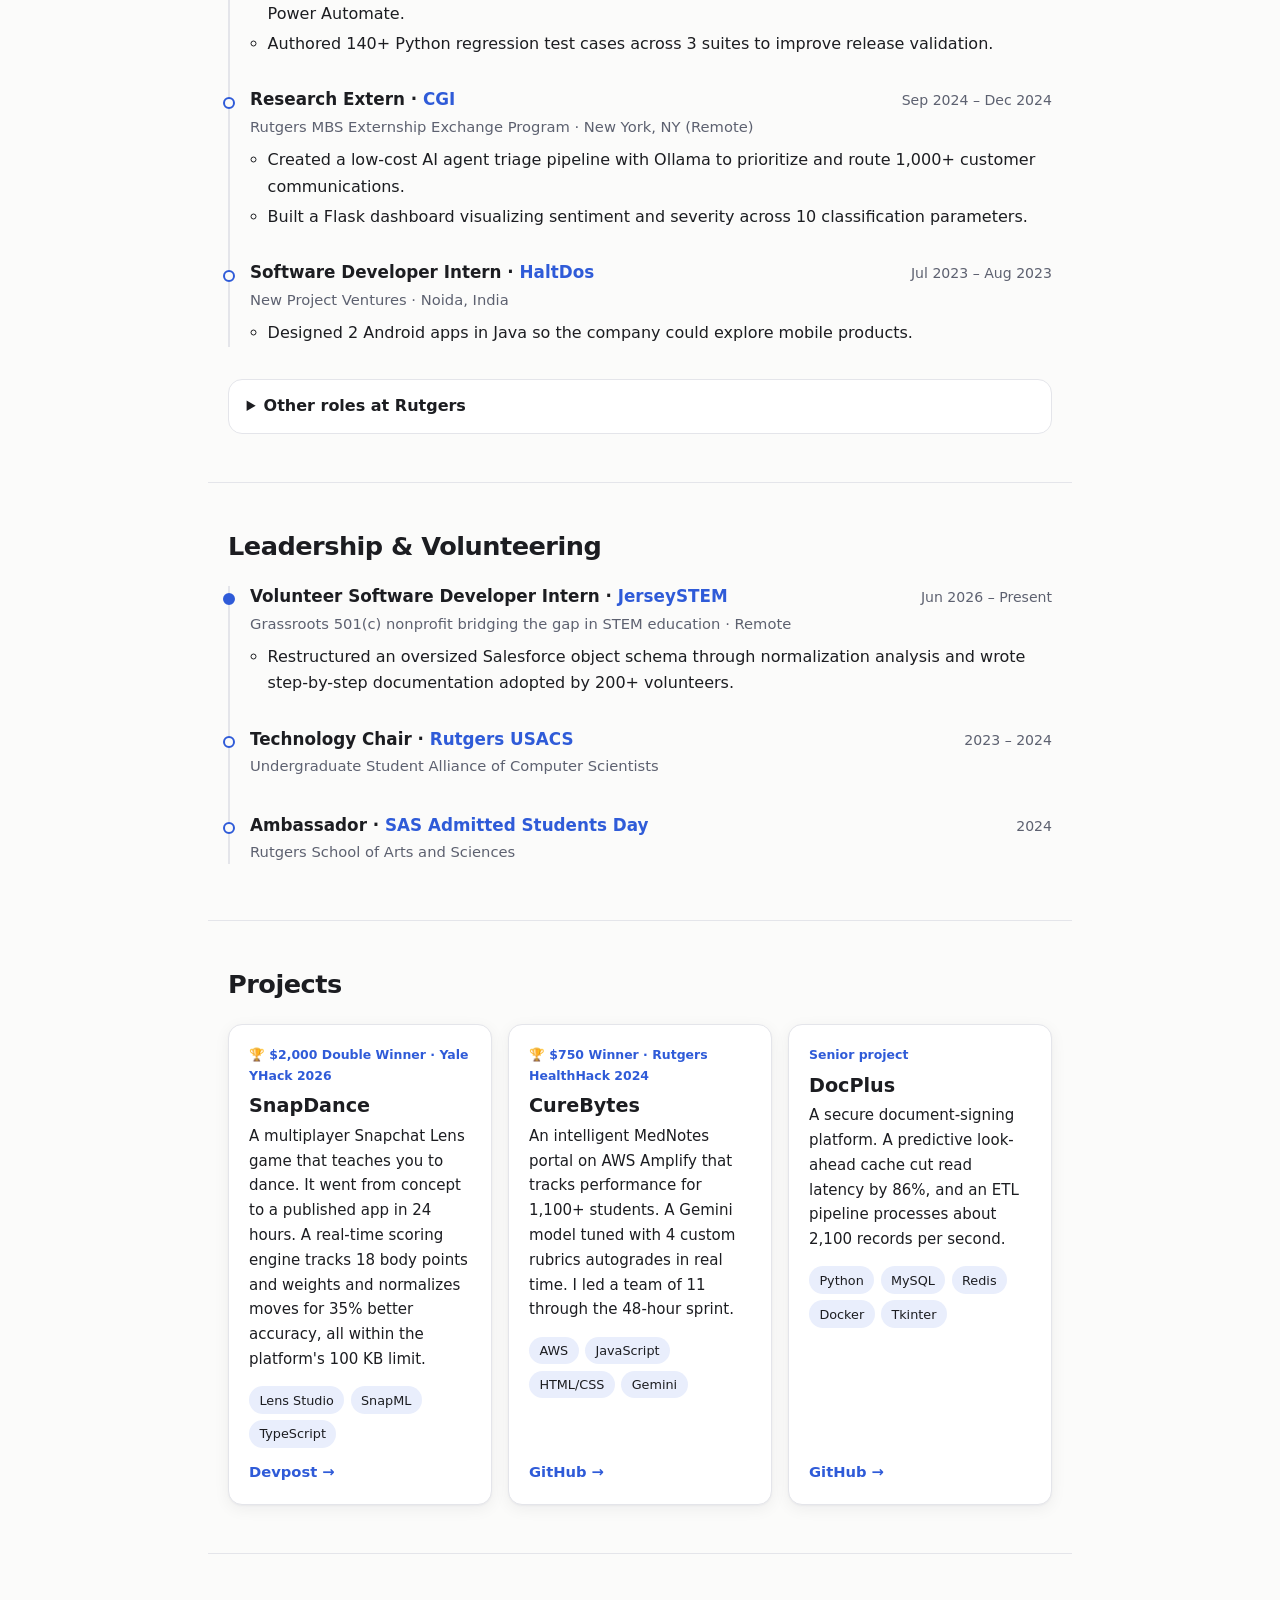
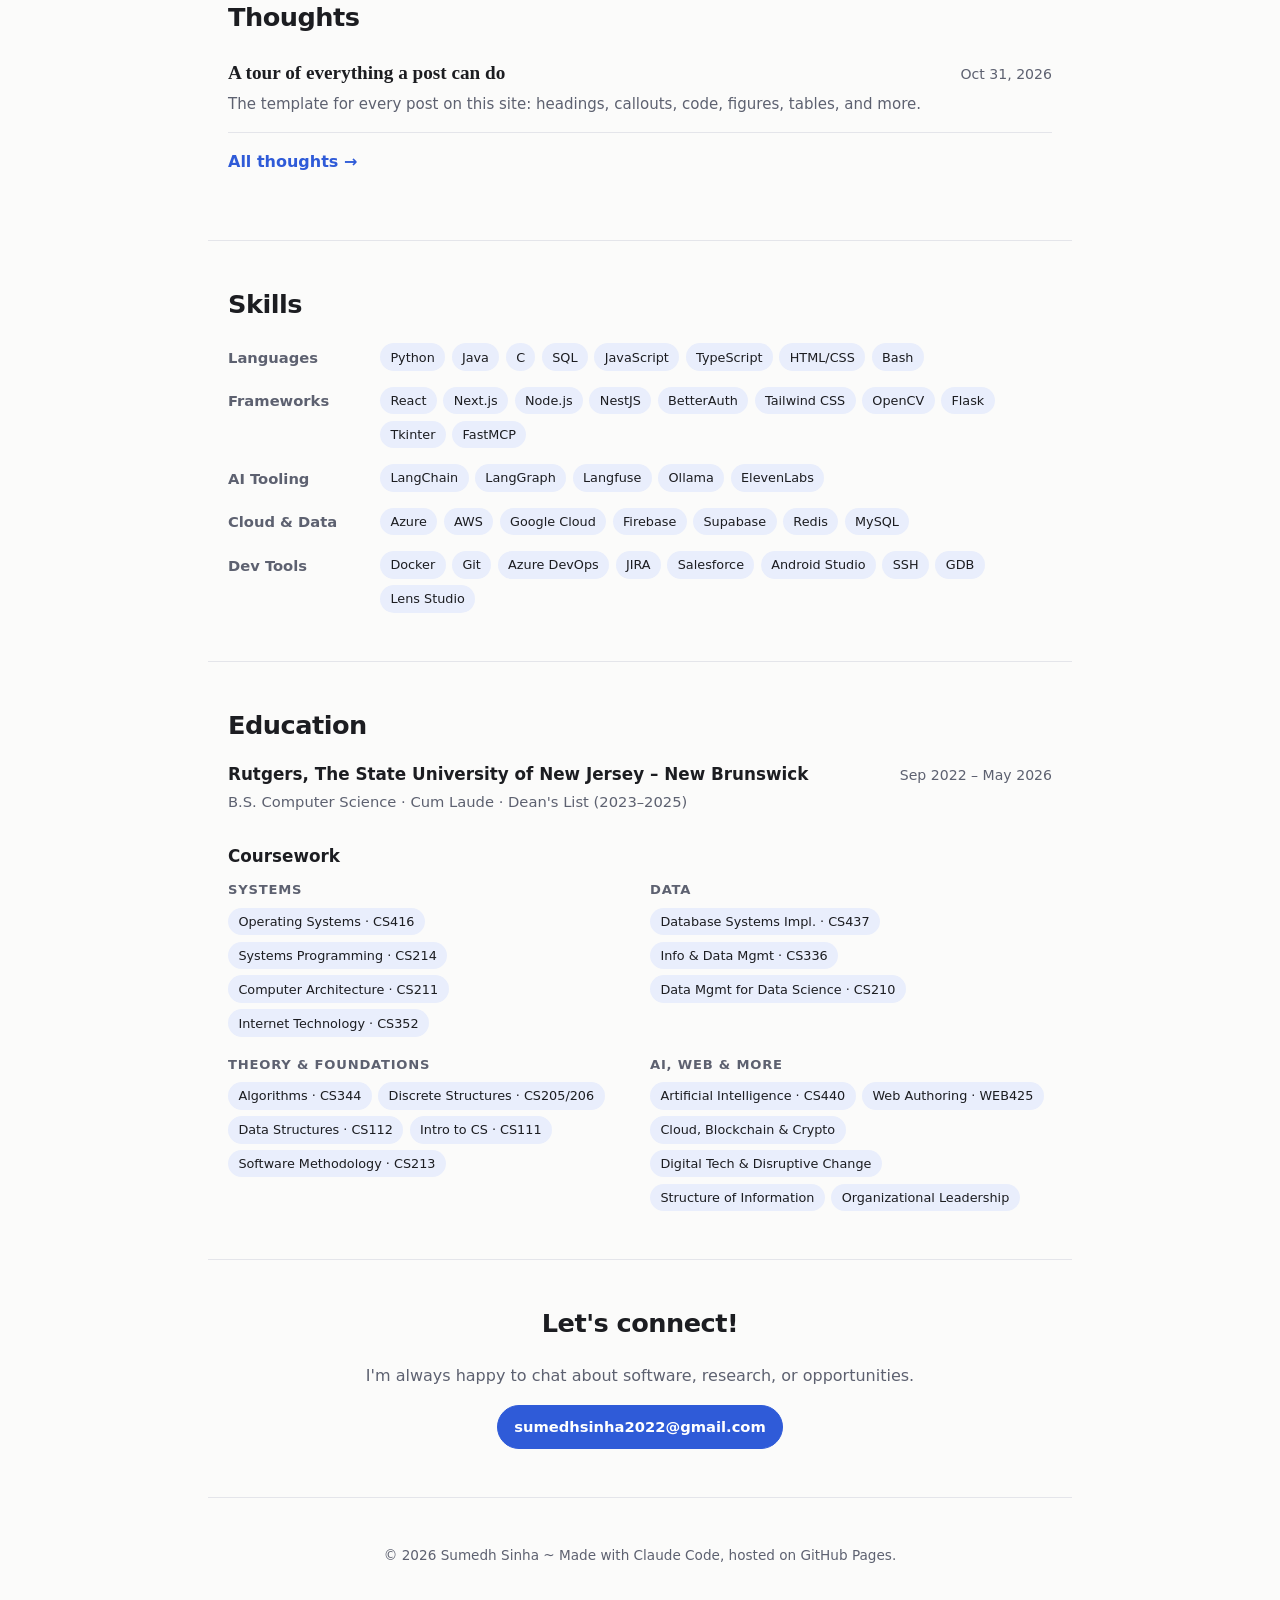
==== commit a10886b8: "minor change" ====
--- a/index.html
+++ b/index.html
@@ -57,7 +57,7 @@
             <h1>Sumedh Sinha</h1>
             <!-- TODO: tweak this one-liner to match the roles you're targeting -->
             <p class="tagline">Software engineer building <strong>agentic AI</strong> workflows, reliable systems, and things people actually use.</p>
-            <p class="meta">B.S. Computer Science, Rutgers University '26 · Cum Laude · SF Bay Area, CA</p>
+            <p class="meta">Applied AI Engineer · SF Bay Area, CA</p>
             <div class="actions">
                 <a class="btn btn-primary" href="files/Sumedh_Sinha_resume.pdf" target="_blank" rel="noopener">
                     <svg viewBox="0 0 24 24" aria-hidden="true"><path d="M14 2H6a2 2 0 0 0-2 2v16a2 2 0 0 0 2 2h12a2 2 0 0 0 2-2V8z"/><path d="M14 2v6h6M9 13h6M9 17h6"/></svg>
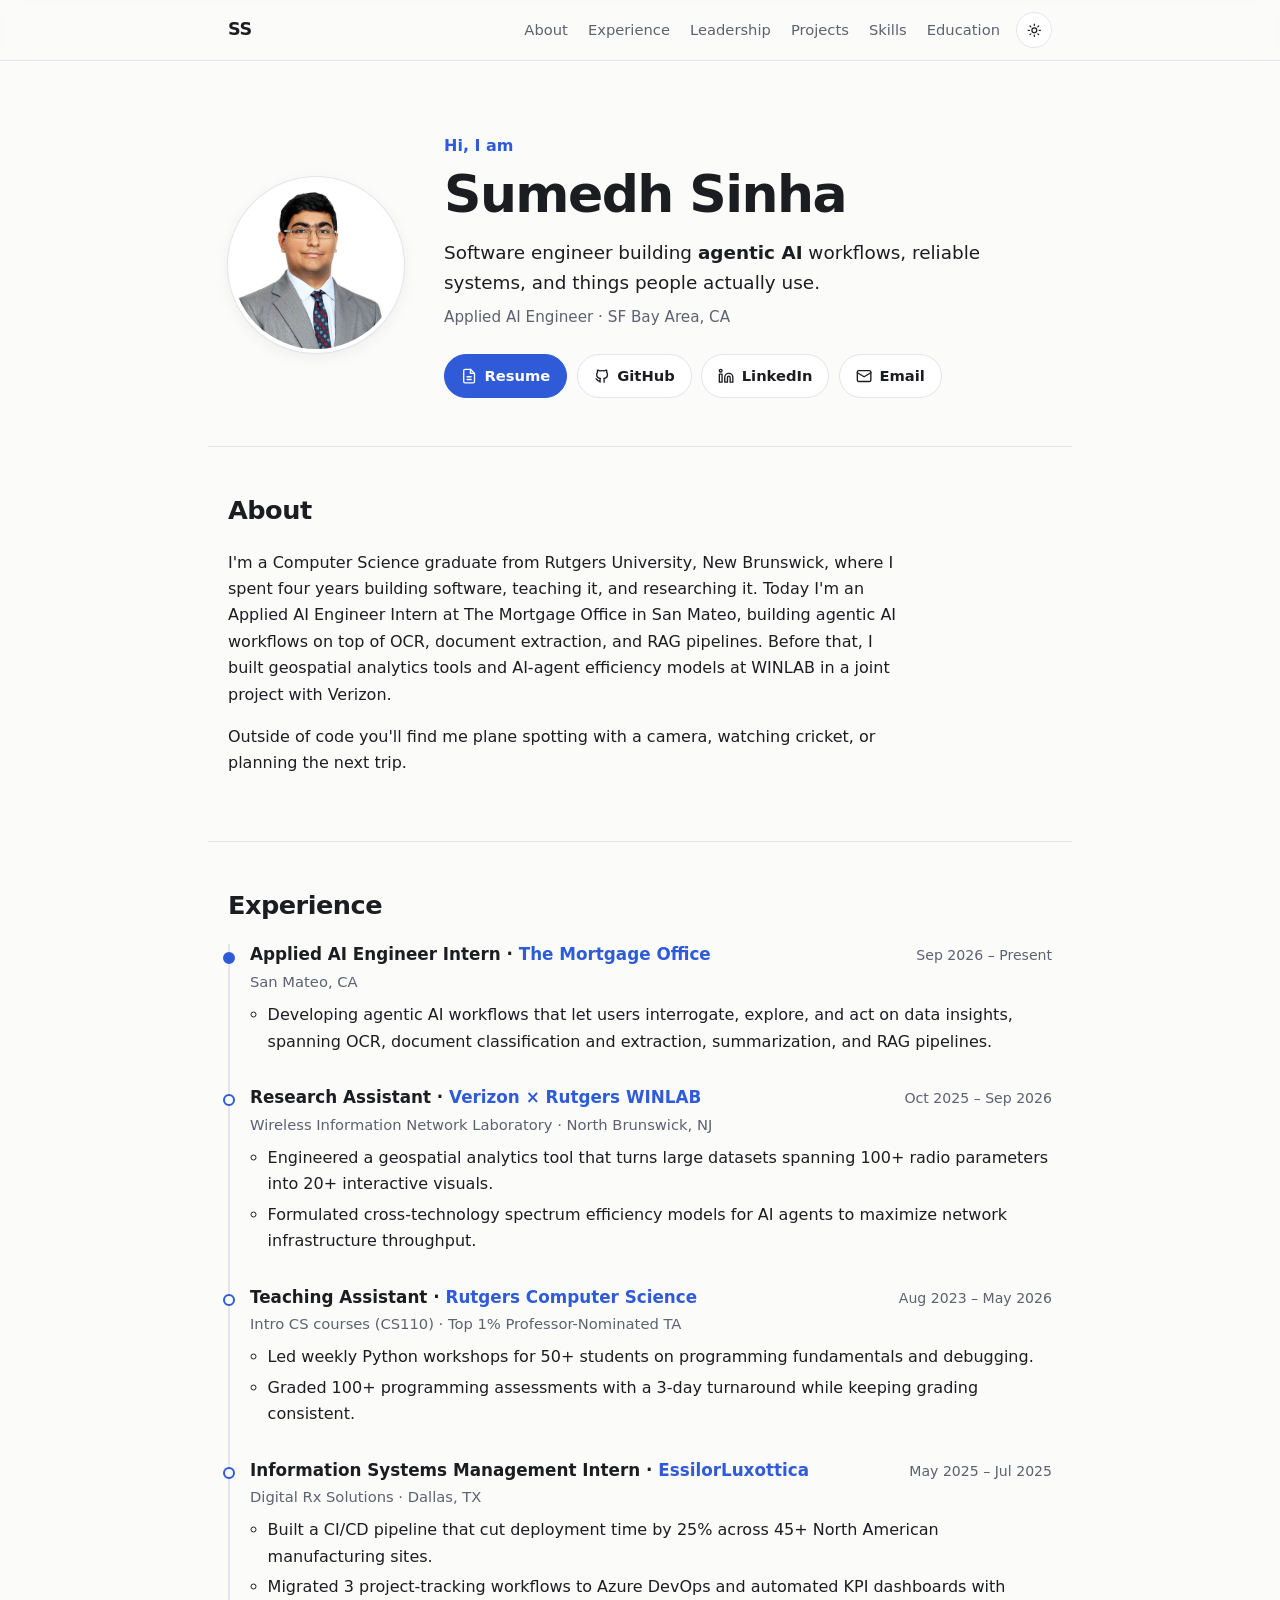
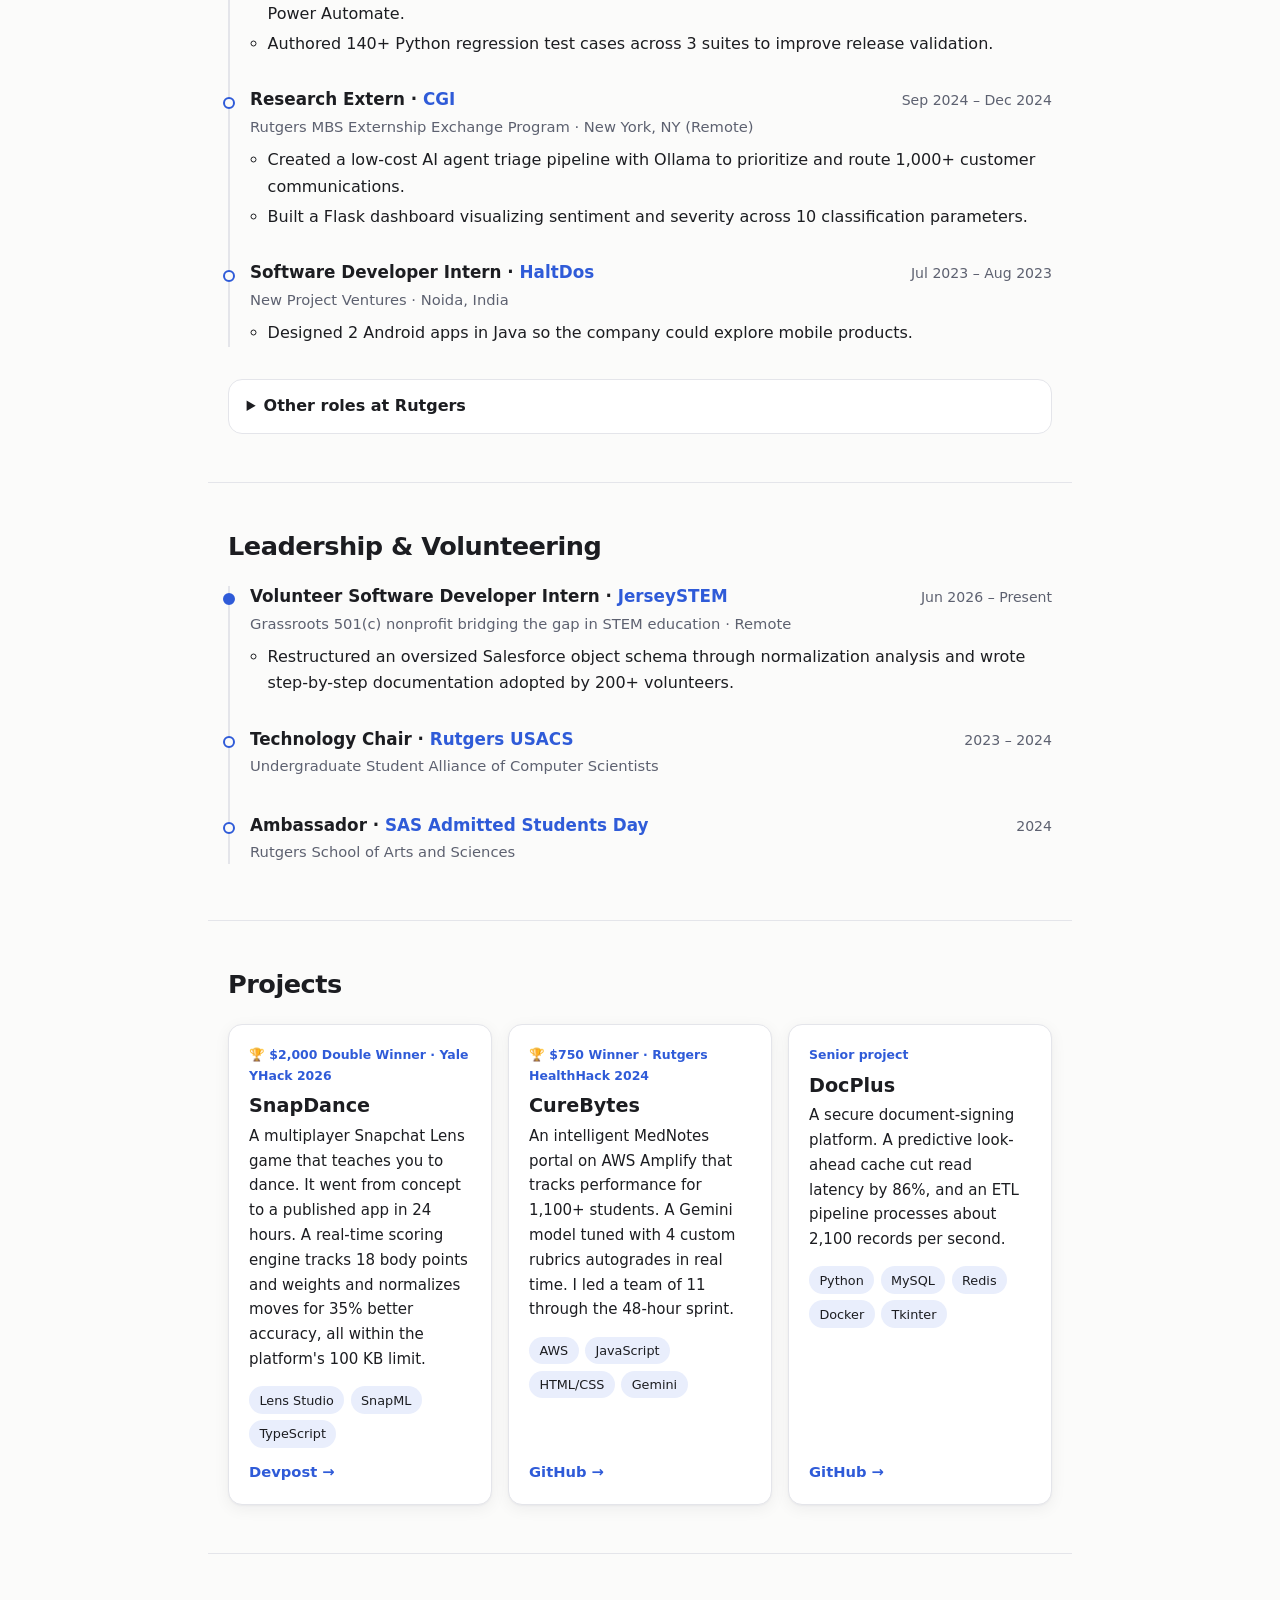
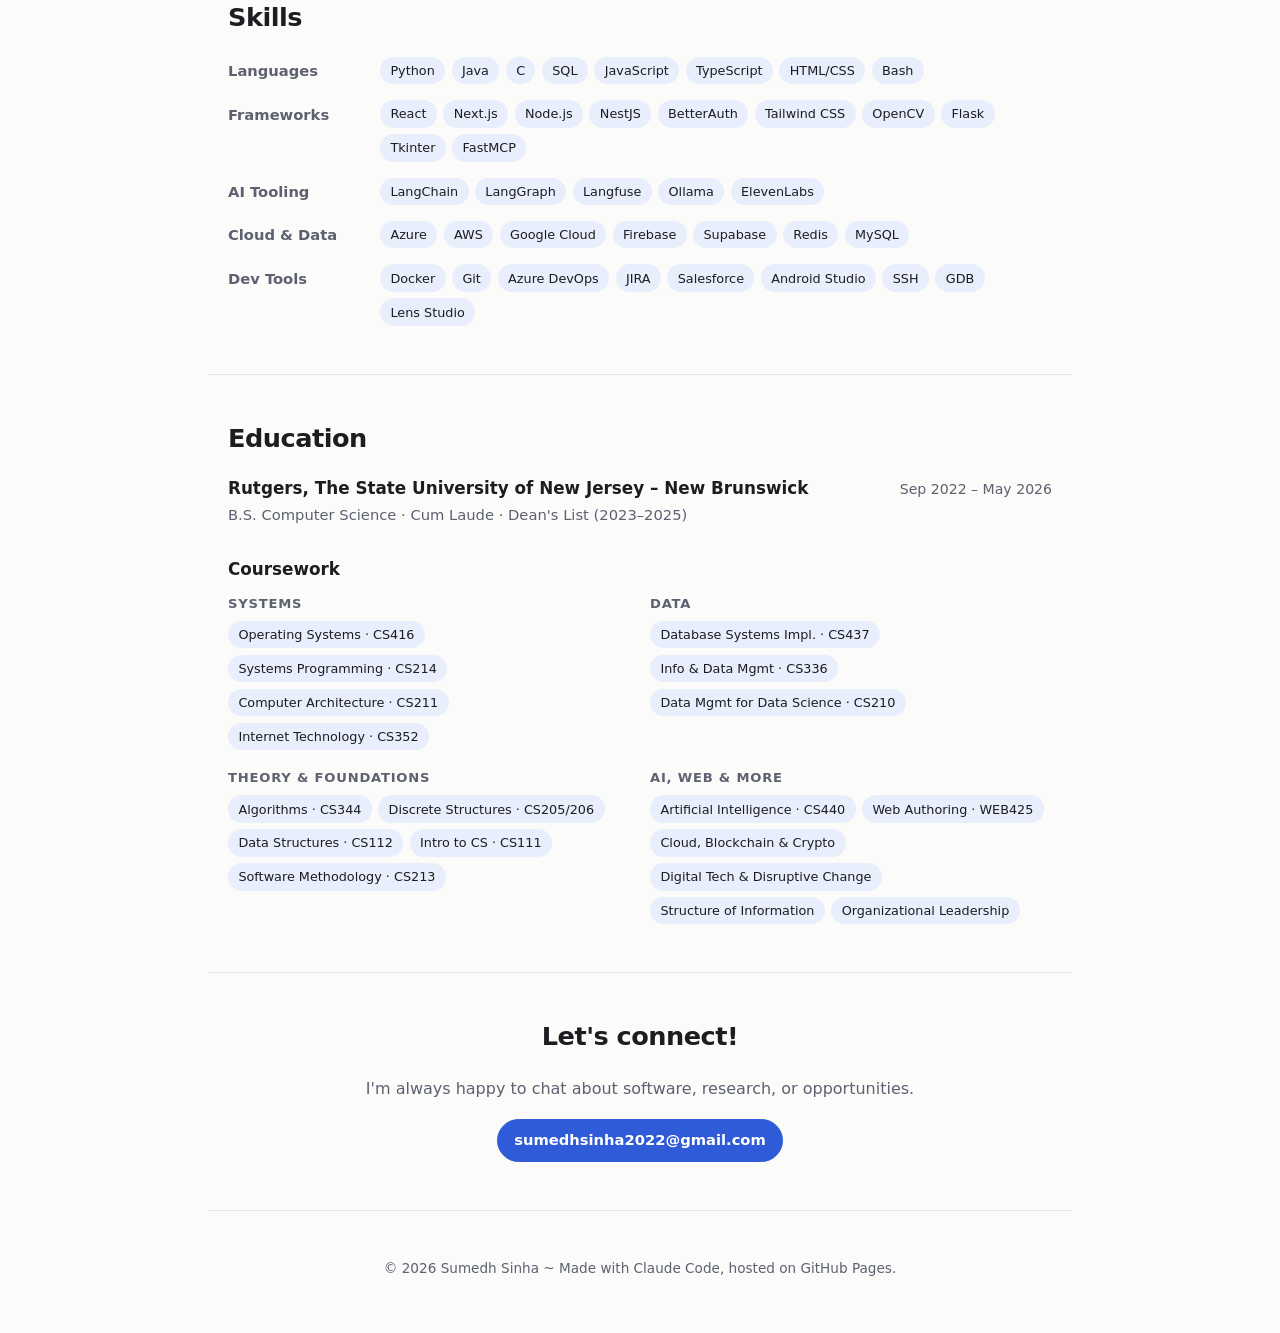
==== commit 2e504e4a: "Add hiding options for posts; hide example post - data-hidden attribute hides any element; ?preview " ====
--- a/index.html
+++ b/index.html
@@ -33,7 +33,7 @@
             <li><a href="#experience">Experience</a></li>
             <li><a href="#leadership">Leadership</a></li>
             <li><a href="#projects">Projects</a></li>
-            <li><a href="#thoughts">Thoughts</a></li>
+            <li data-hidden><a href="#thoughts">Thoughts</a></li>
             <li><a href="#skills">Skills</a></li>
             <li><a href="#education">Education</a></li>
         </ul>
@@ -241,12 +241,13 @@
     </section>
 
     <!-- ===== Thoughts ===== -->
-    <!-- New post? Add an <li> here AND in thoughts/index.html (newest first). Keep ~3 here. -->
-    <section class="section container" id="thoughts">
+    <!-- New post? Add an <li> here AND in thoughts/index.html (newest first). Keep ~3 here.
+         Hide anything on this page (post, card, section) with data-hidden. Preview: index.html?preview -->
+    <section class="section container" id="thoughts" data-hidden> <!-- remove data-hidden (here and on the nav link) once there is a real post -->
         <h2>Thoughts</h2>
         <ul class="post-list">
-            <li>
-                <a href="thoughts/example-post.html">
+            <li data-hidden>
+                <a href="thoughts/_example-post.html">
                     <span class="post-title">A tour of everything a post can do</span>
                     <span class="post-dek">The template for every post on this site: headings, callouts, code, figures, tables, and more.</span>
                 </a>
--- a/style.css
+++ b/style.css
@@ -288,6 +288,14 @@
 .post-nav { display: flex; justify-content: space-between; gap: 1rem; flex-wrap: wrap; }
 .post-nav a { text-decoration: none; font-weight: 600; }
 
+/* ===== Hiding (how-to at the top of thoughts/example-post.html) ===== */
+html:not(.show-hidden) [data-hidden] { display: none !important; }
+.show-hidden [data-hidden] { outline: 2px dashed #d97706; outline-offset: 4px; }
+html[data-draft] body::before {
+    content: "DRAFT · not listed · not indexed"; display: block; text-align: center;
+    background: #d97706; color: #fff; font: 600 0.85rem var(--font); padding: 0.4rem;
+}
+
 /* ===== Responsive ===== */
 @media (max-width: 640px) {
     .nav-links { display: none; }
